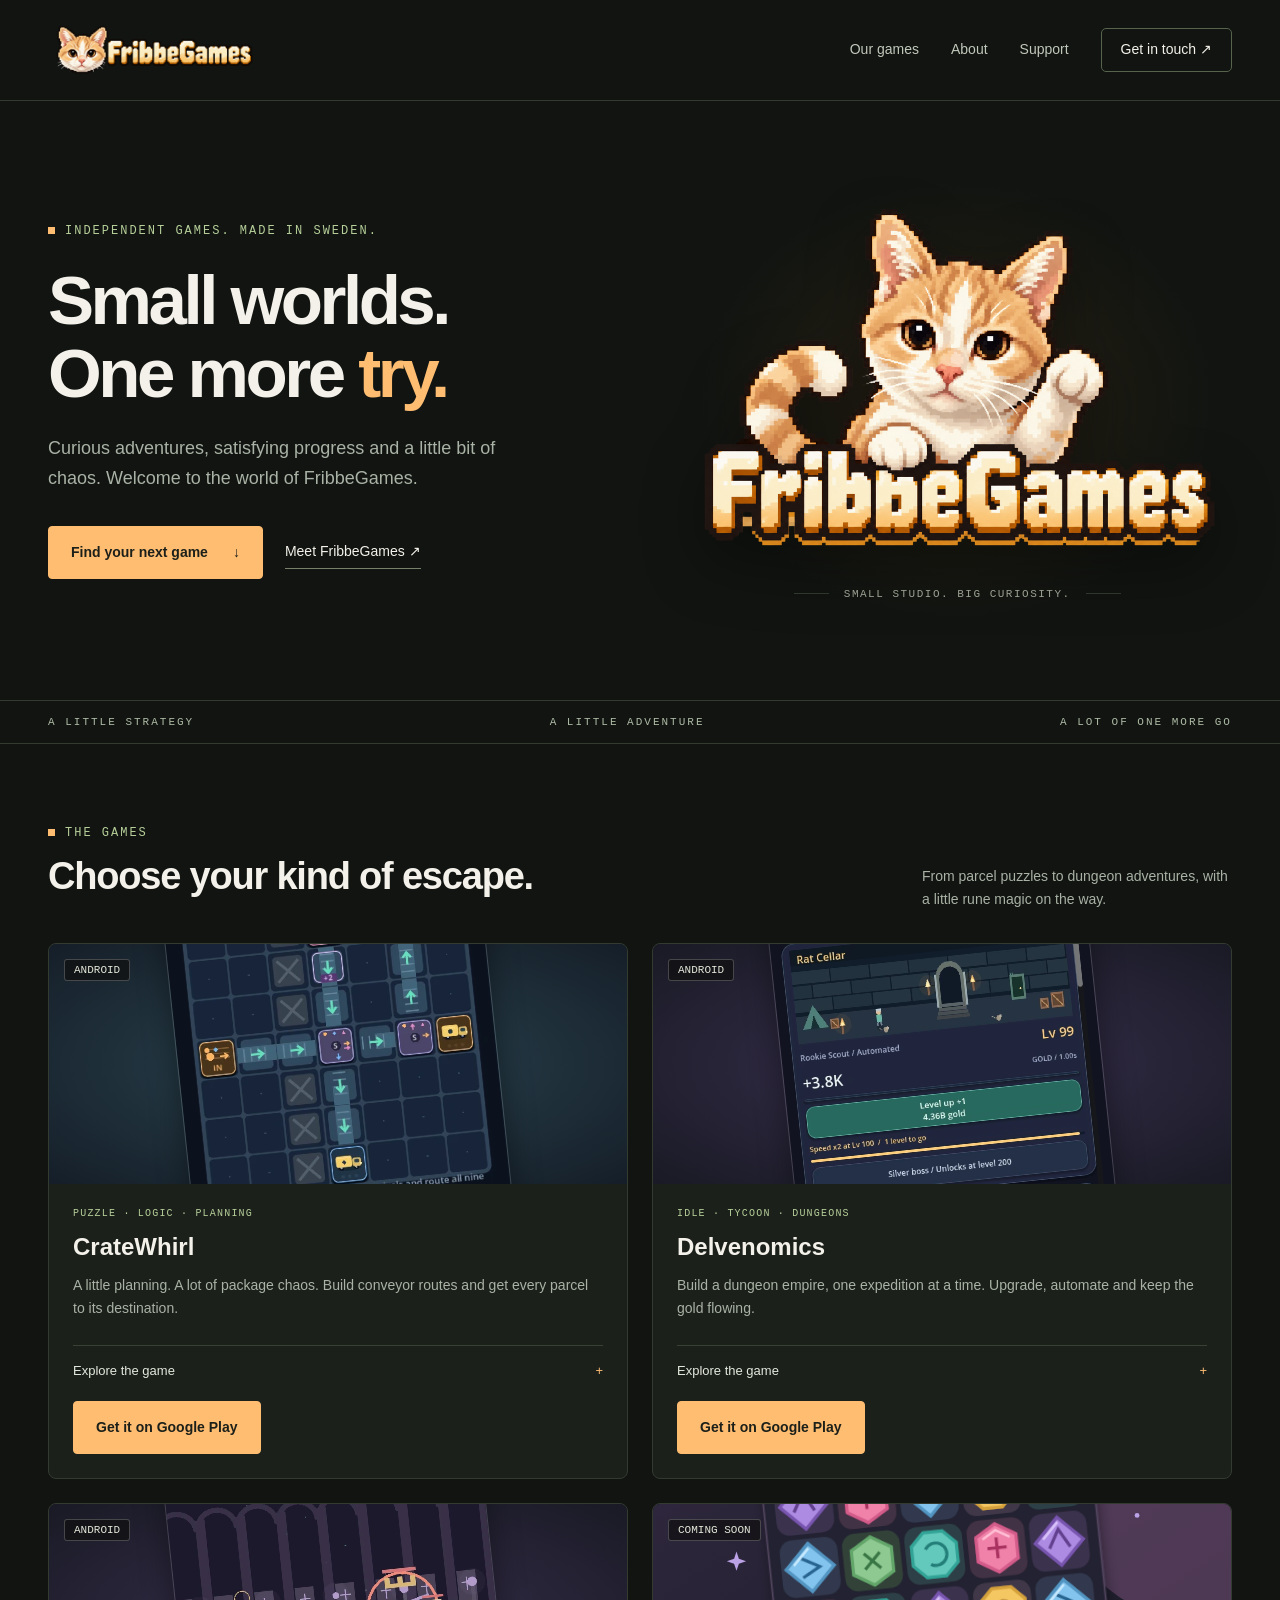
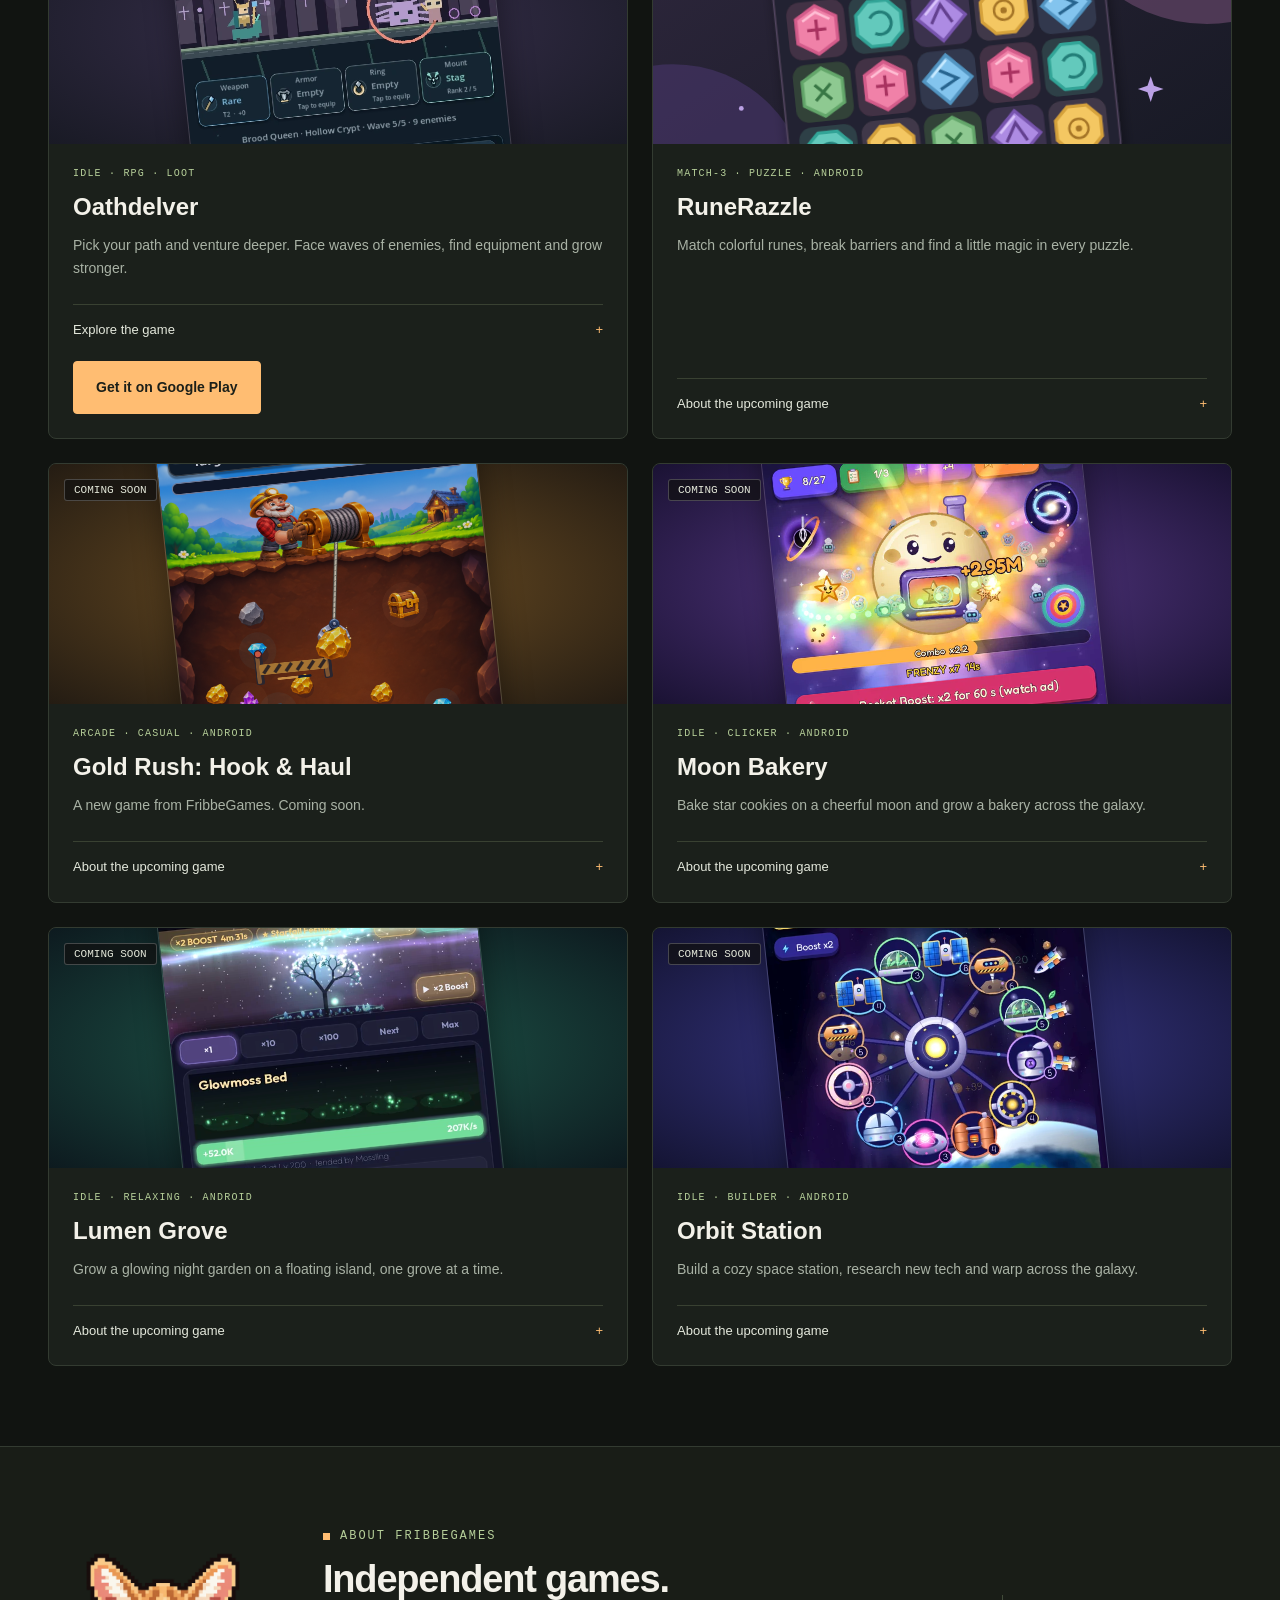
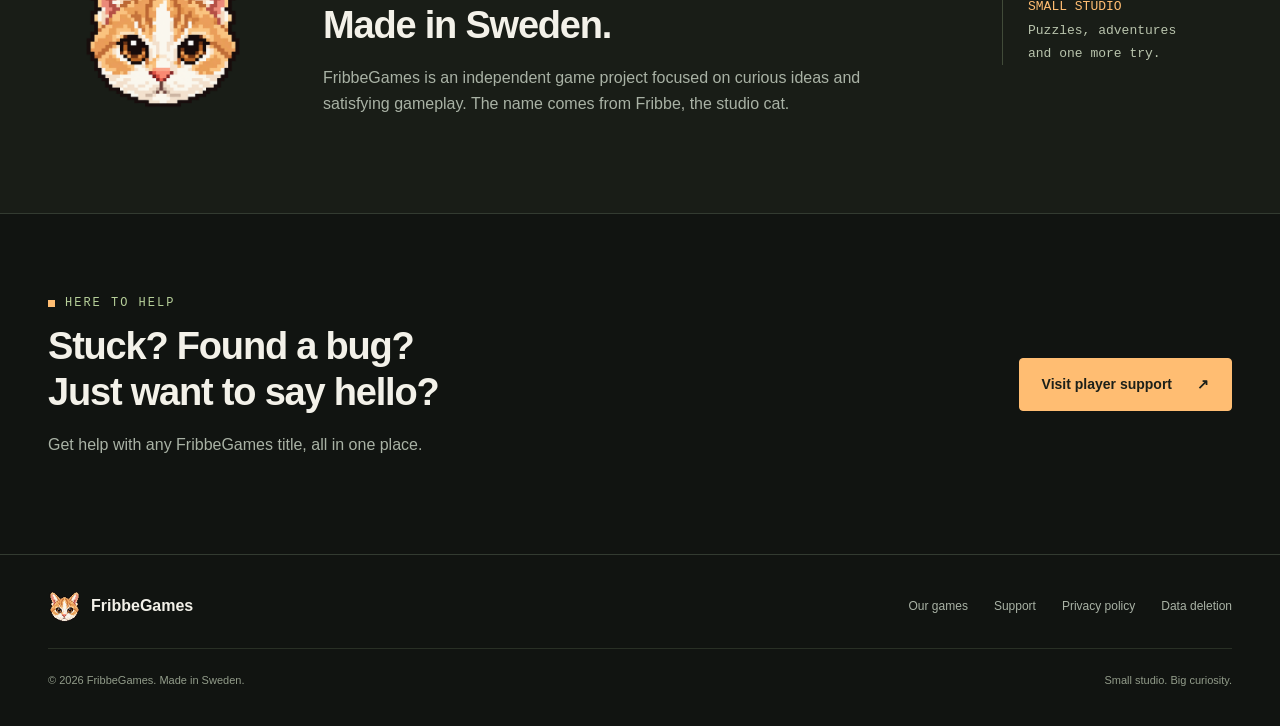
==== index.html @ b602b05d "Lägger till Lumen Grove & Orbit Station samt Play-länk för CrateWhirl Co-Authored-By: Claude Opus 5." ====
<!DOCTYPE html>
<html lang="en">
  <head>
    <meta charset="utf-8">
    <meta name="viewport" content="width=device-width,initial-scale=1">
    <meta name="theme-color" content="#111411">
    <title>Small worlds. One more try. | FribbeGames</title>
    <meta name="description" content="Discover CrateWhirl, Delvenomics, Oathdelver and the upcoming RuneRazzle, Gold Rush: Hook &amp; Haul, Moon Bakery, Lumen Grove and Orbit Station. Independent Android games from FribbeGames, Sweden.">
    <meta property="og:title" content="Small worlds. One more try. | FribbeGames">
    <meta property="og:description" content="Discover CrateWhirl, Delvenomics, Oathdelver and the upcoming RuneRazzle, Gold Rush: Hook &amp; Haul, Moon Bakery, Lumen Grove and Orbit Station. Independent Android games from FribbeGames, Sweden.">
    <link rel="icon" type="image/png" href="assets/favicon.png">
    <link rel="apple-touch-icon" href="assets/fribbegamesikon.png">
    <link rel="stylesheet" href="style.css">
    <script src="app.js" defer></script>
  </head>
  <body>
    <a class="skip" href="index.html#main">Skip to content</a>
    <header>
      <div class="wrap nav">
        <a class="brand" href="index.html" aria-label="FribbeGames home">
          <img src="assets/fribbegames34.png" alt="FribbeGames" width="213" height="71">
        </a>
        <button class="menu" aria-expanded="false" aria-controls="navigation">Menu ☰</button>
        <nav class="navlinks" id="navigation" aria-label="Main navigation">
          <a href="index.html#games">Our games</a>
          <a href="index.html#about">About</a>
          <a href="support.html">Support</a>
          <a class="contact" href="mailto:fribbegames@outlook.com">Get in touch ↗</a>
        </nav>
      </div>
    </header>
    <main id="main">
      <div class="wrap hero">
        <div>
          <div class="eyebrow">Independent games. Made in Sweden.</div>
          <h1>Small worlds.<br>One more <em>try.</em>
          </h1>
          <p>Curious adventures, satisfying progress and a little bit of chaos. Welcome to the world of FribbeGames.</p>
          <div class="actions">
            <a class="btn" href="index.html#games">Find your next game <span aria-hidden="true">↓</span>
            </a>
            <a class="textlink" href="index.html#about">Meet FribbeGames ↗</a>
          </div>
        </div>
        <div class="hero-art">
          <img src="assets/fribbegames.png" alt="FribbeGames orange cat logo" width="1000" height="667" fetchpriority="high">
          <div class="art-caption">SMALL STUDIO. BIG CURIOSITY.</div>
        </div>
      </div>
      <div class="ticker">
        <div class="wrap">
          <span>
            A LITTLE STRATEGY</span>
          <span>
            A LITTLE ADVENTURE</span>
          <span>
            A LOT OF ONE MORE GO</span>
        </div>
      </div>
      <section class="wrap" id="games">
        <div class="sectionhead">
          <div>
            <div class="eyebrow">The games</div>
            <h2>Choose your kind of escape.</h2>
          </div>
          <p>From parcel puzzles to dungeon adventures, with a little rune magic on the way.</p>
        </div>
        <div class="games">
          <article class="game" id="conveyor">
            <div class="game-art screenshot conveyor">
              <img src="assets/conveyor.webp" alt="CrateWhirl gameplay: planning conveyor routes for package deliveries" loading="lazy" width="450" height="800">
              <span class="number">ANDROID</span>
            </div>
            <div class="game-body">
              <div class="tags">Puzzle · Logic · Planning</div>
              <h3>CrateWhirl</h3>
              <p>A little planning. A lot of package chaos. Build conveyor routes and get every parcel to its destination.</p>
              <details>
                <summary>Explore the game</summary>
                <p>Plan your routes, work around obstacles and solve increasingly tricky delivery puzzles. Every belt has a job to do.</p>
              </details>
              <a class="btn game-store" href="https://play.google.com/store/apps/details?id=com.delvenomics.conveyorchaos" target="_blank" rel="noopener noreferrer" aria-label="Get CrateWhirl on Google Play">Get it on Google Play</a>
            </div>
          </article>
          <article class="game" id="delvenomics">
            <div class="game-art screenshot delvenomics">
              <img src="assets/delvenomics-gameplay.webp" alt="Delvenomics gameplay: Rat Cellar and Goblin Tunnels, dungeon income and upgrades" loading="lazy" width="480" height="900">
              <span class="number">ANDROID</span>
            </div>
            <div class="game-body">
              <div class="tags">Idle · Tycoon · Dungeons</div>
              <h3>Delvenomics</h3>
              <p>Build a dungeon empire, one expedition at a time. Upgrade, automate and keep the gold flowing.</p>
              <details>
                <summary>Explore the game</summary>
                <p>Explore dungeons, hire managers and grow your income. Prestige opens up the next stage of your dungeon business. Full game title: Delvenomics: Idle Dungeons.</p>
              </details>
              <a class="btn game-store" href="https://play.google.com/store/apps/details?id=com.delvenomics.idledungeons" target="_blank" rel="noopener noreferrer" aria-label="Get Delvenomics on Google Play">Get it on Google Play</a>
            </div>
          </article>
          <article class="game" id="delvebound">
            <div class="game-art screenshot delvebound">
              <img src="assets/delvebound-gameplay.webp" alt="Oathdelver gameplay: a mage fighting the Brood Queen in Hollow Crypt" loading="lazy" width="540" height="960">
              <span class="number">ANDROID</span>
            </div>
            <div class="game-body">
              <div class="tags">Idle · RPG · Loot</div>
              <h3>Oathdelver</h3>
              <p>Pick your path and venture deeper. Face waves of enemies, find equipment and grow stronger.</p>
              <details>
                <summary>Explore the game</summary>
                <p>Choose melee, ranged or magic, shape your build with talents and take on new challenges. Your next upgrade is always within reach.</p>
              </details>
              <a class="btn game-store" href="https://play.google.com/store/apps/details?id=com.delvenomics.delvebound" target="_blank" rel="noopener noreferrer" aria-label="Get Oathdelver on Google Play">Get it on Google Play</a>
            </div>
          </article>
          <article class="game" id="runerazzle">
            <div class="game-art runerazzle">
              <img src="assets/runerazzle-preview.svg" alt="RuneRazzle preview illustration: colorful rune tiles on a pastel puzzle board" loading="lazy" width="720" height="480">
              <span class="number">COMING SOON</span>
            </div>
            <div class="game-body">
              <div class="tags">Match-3 · Puzzle · Android</div>
              <h3>RuneRazzle</h3>
              <p>Match colorful runes, break barriers and find a little magic in every puzzle.</p>
              <details>
                <summary>About the upcoming game</summary>
                <p>A colorful puzzle adventure with rune matches and level goals. RuneRazzle is in development. Stay tuned for release news.</p>
              </details>
            </div>
          </article>
          <article class="game" id="gold-rush">
            <div class="game-art screenshot gold-rush">
              <img src="assets/gold-rush-gameplay.png" alt="Gold Rush: Hook &amp; Haul gameplay: a miner reeling in gold with a claw among rocks, gems and treasure chests" loading="lazy" width="1080" height="1920">
              <span class="number">COMING SOON</span>
            </div>
            <div class="game-body">
              <div class="tags">Arcade · Casual · Android</div>
              <h3>Gold Rush: Hook &amp; Haul</h3>
              <p>A new game from FribbeGames. Coming soon.</p>
              <details>
                <summary>About the upcoming game</summary>
                <p>Gold Rush: Hook &amp; Haul is in development. Stay tuned for more details and release news.</p>
              </details>
            </div>
          </article>
          <article class="game" id="moon-bakery">
            <div class="game-art screenshot moonbakery">
              <img src="assets/moonbakery-gameplay.webp" alt="Moon Bakery gameplay: a smiling moon with an oven in its belly, surrounded by orbiting space mice, robot bakers and a golden comet" loading="lazy" width="540" height="960">
              <span class="number">COMING SOON</span>
            </div>
            <div class="game-body">
              <div class="tags">Idle · Clicker · Android</div>
              <h3>Moon Bakery</h3>
              <p>Bake star cookies on a cheerful moon and grow a bakery across the galaxy.</p>
              <details>
                <summary>About the upcoming game</summary>
                <p>Tap the Moon Oven, hire Space Mice and build your way up to a Big Bang Oven. Catch Golden Comets, go Supernova and watch your bakery grow around the moon. Moon Bakery is in development. Stay tuned for release news.</p>
              </details>
            </div>
          </article>
          <article class="game" id="lumen-grove">
            <div class="game-art screenshot lumengrove">
              <img src="assets/lumengrove-gameplay.webp" alt="Lumen Grove gameplay: a glowing tree on a floating island under an aurora sky, with Glowmoss Bed and Firefly Hollow groves below" loading="lazy" width="540" height="960">
              <span class="number">COMING SOON</span>
            </div>
            <div class="game-body">
              <div class="tags">Idle · Relaxing · Android</div>
              <h3>Lumen Grove</h3>
              <p>Grow a glowing night garden on a floating island, one grove at a time.</p>
              <details>
                <summary>About the upcoming game</summary>
                <p>Harvest light from glowing groves, hire gentle spirits that keep working while you are away and send them on journeys across the night sky. Study the stars, then let the grove fade in an Eclipse and bloom again stronger. Lumen Grove is in development. Stay tuned for release news.</p>
              </details>
            </div>
          </article>
          <article class="game" id="orbit-station">
            <div class="game-art screenshot orbitstation">
              <img src="assets/orbitstation-gameplay.webp" alt="Orbit Station gameplay: a ring of station modules such as solar panels, mines and greenhouses orbiting a glowing hub above Earth" loading="lazy" width="540" height="960">
              <span class="number">COMING SOON</span>
            </div>
            <div class="game-body">
              <div class="tags">Idle · Builder · Android</div>
              <h3>Orbit Station</h3>
              <p>Build a cozy space station, research new tech and warp across the galaxy.</p>
              <details>
                <summary>About the upcoming game</summary>
                <p>Fill the ring around your hub with modules, unlock new technologies and trade with passing ships. Catch comets, mine asteroids and warp to new star systems for permanent bonuses. Orbit Station is in development. Stay tuned for release news.</p>
              </details>
            </div>
          </article>
        </div>
      </section>
      <section class="about" id="about">
        <div class="wrap about-grid">
          <img class="cat-portrait" src="assets/fribbegamesikon.png" alt="Fribbe the cat" width="170" height="170">
          <div class="about-text">
            <div class="eyebrow">About FribbeGames</div>
            <h2>Independent games.<br>Made in Sweden.</h2>
            <p>FribbeGames is an independent game project focused on curious ideas and satisfying gameplay. The name comes from Fribbe, the studio cat.</p>
          </div>
          <div class="smallnote">
            <span>SMALL STUDIO</span>
            <br>Puzzles, adventures<br>and one more try.</div>
        </div>
      </section>
      <section class="wrap help-strip">
        <div>
          <div class="eyebrow">Here to help</div>
          <h2>Stuck? Found a bug?<br>Just want to say hello?</h2>
          <p>Get help with any FribbeGames title, all in one place.</p>
        </div>
        <a class="btn" href="support.html">Visit player support <span aria-hidden="true">↗</span>
        </a>
      </section>
    </main>
    <footer>
      <div class="wrap">
        <div class="footer-top">
          <a class="footer-brand" href="index.html">
            <img src="assets/favicon.png" width="33" height="33" alt="">FribbeGames</a>
          <nav class="footer-links" aria-label="Footer navigation">
            <a href="index.html#games">Our games</a>
            <a href="support.html">Support</a>
            <a href="privacy.html">Privacy policy</a>
            <a href="data-deletion.html">Data deletion</a>
          </nav>
        </div>
        <div class="footer-bottom">
          <span>© 2026 FribbeGames. Made in Sweden.</span>
          <span>Small studio. Big curiosity.</span>
        </div>
      </div>
    </footer>
  </body>
</html>
---- style.css ----
:root {
  --bg:#111411;
  --panel:#1b201b;
  --line:#333b31;
  --text:#f3f1e9;
  --muted:#a9b2a5;
  --accent:#ffbd72;
  --green:#b6cf99
}

* {
  box-sizing:border-box
}

html {
  scroll-behavior:smooth;
  scroll-padding-top:100px
}

body {
  margin:0;
  background:var(--bg);
  color:var(--text);
  font:16px/1.65 Arial,Helvetica,sans-serif
}

a {
  color:inherit;
  text-decoration:none
}

button,input,select,textarea {
  font:inherit
}

a,button,input,select,textarea,summary {
  outline-offset:6px
}

a:focus-visible,button:focus-visible,summary:focus-visible {
  outline:2px solid var(--accent)
}

img {
  max-width:100%;
  display:block
}

::selection {
  background:var(--accent);
  color:#111
}

.wrap {
  width:min(1200px,calc(100% - 96px));
  margin:auto
}

header {
  border-bottom:1px solid var(--line);
  position:relative;
  z-index:5;
  background:var(--bg)
}

.nav {
  height:100px;
  display:flex;
  align-items:center;
  justify-content:space-between;
  gap:32px
}

.brand img {
  height:auto;
  width:213px
}

.navlinks {
  display:flex;
  gap:32px;
  align-items:center;
  font-size:14px
}

.navlinks a {
  color:#c1c8ba
}

.navlinks a:hover,.navlinks a[aria-current=page] {
  color:var(--accent)
}

.navlinks .contact {
  border:1px solid #57634c;
  padding:9px 19px;
  border-radius:5px;
  color:var(--text)
}

.menu {
  display:none;
  background:transparent;
  border:1px solid var(--line);
  color:var(--text);
  padding:8px 12px;
  border-radius:4px
}

.eyebrow {
  font:12px/1.5 monospace;
  letter-spacing:2px;
  text-transform:uppercase;
  color:var(--green);
  display:flex;
  align-items:center;
  gap:10px
}

.eyebrow:before {
  content:'';
  height:7px;
  width:7px;
  background:var(--accent);
  display:block
}

.hero {
  display:grid;
  grid-template-columns:1.1fr 1fr;
  min-height:585px;
  align-items:center;
  gap:30px;
  padding-block:65px
}

.hero h1 {
  font-size:clamp(48px,5.4vw,76px);
  line-height:1.06;
  letter-spacing:-3.5px;
  margin:24px 0
}

.hero h1 em {
  font-style:normal;
  color:var(--accent)
}

.hero p {
  max-width:450px;
  color:var(--muted);
  font-size:18px;
  margin-bottom:32px
}

.actions {
  display:flex;
  gap:22px;
  align-items:center;
  flex-wrap:wrap
}

.btn {
  display:inline-flex;
  align-items:center;
  justify-content:center;
  gap:25px;
  background:var(--accent);
  color:#1c2019;
  padding:14px 22px;
  border-radius:4px;
  border:1px solid var(--accent);
  font-weight:700;
  font-size:14px;
  cursor:pointer
}

.btn:hover {
  background:#ffd09c
}

.textlink {
  font-size:14px;
  border-bottom:1px solid #76806b;
  padding-block:5px
}

.hero-art {
  position:relative;
  isolation:isolate;
  padding:35px 0
}

.hero-art:before {
  content:'';
  position:absolute;
  inset:0;
  background:radial-gradient(ellipse,#b3752526,transparent 67%);
  z-index:-1
}

.hero-art img {
  width:100%;
  height:auto;
  object-fit:contain;
  filter:drop-shadow(0 25px 30px #0005)
}

.art-caption {
  display:flex;
  align-items:center;
  justify-content:center;
  gap:15px;
  font:11px monospace;
  color:#a6ad9d;
  letter-spacing:1.5px;
  margin-top:20px
}

.art-caption:before,.art-caption:after {
  content:'';
  width:35px;
  height:1px;
  background:var(--line)
}

.ticker {
  border-block:1px solid var(--line);
  padding:15px 0;
  color:#aebba5;
  font:11px monospace;
  letter-spacing:2px
}

.ticker .wrap {
  display:flex;
  justify-content:space-between;
  gap:20px
}

.ticker b {
  color:var(--accent);
  font-weight:400
}

section {
  padding:80px 0
}

.sectionhead {
  display:flex;
  justify-content:space-between;
  gap:24px;
  align-items:end;
  margin-bottom:32px
}

h2 {
  font-size:38px;
  line-height:1.2;
  letter-spacing:-1.2px;
  margin:12px 0
}

h3 {
  font-size:24px;
  line-height:1.3;
  margin:0 0 12px
}

.sectionhead p {
  color:var(--muted);
  max-width:310px;
  font-size:14px;
  margin:0
}

.games {
  display:grid;
  grid-template-columns:repeat(2,minmax(0,1fr));
  gap:24px
}

.game {
  border:1px solid var(--line);
  border-radius:8px;
  overflow:hidden;
  background:var(--panel);
  display:flex;
  flex-direction:column
}

.game-art {
  height:240px;
  position:relative;
  overflow:hidden;
  background:#152833
}

.game-art img {
  width:100%;
  height:100%;
  object-fit:cover;
  transition:transform .5s
}

.game:hover .game-art img {
  transform:scale(1.04)
}

.game-art.runerazzle {
  background:#201d2d
}

.game-store {
  align-self:start;
  margin-top:20px
}

.game-art.screenshot {
  background:radial-gradient(ellipse at center,#2b4551,#151e28)
}

.game-art.screenshot.gold-rush {
  background:radial-gradient(ellipse at center,#705023,#241c13)
}

.game-art.screenshot.delvenomics,
.game-art.screenshot.delvebound {
  background:radial-gradient(ellipse at center,#39304e,#191a25)
}

.game-art.screenshot img {
  position:absolute;
  left:50%;
  top:50%;
  width:64%;
  max-width:320px;
  height:auto;
  transform:translate(-50%,-50%) rotate(-6deg);
  border:1px solid #ffffff26;
  border-radius:8px;
  box-shadow:0 12px 30px #0006
}

.game-art.screenshot.gold-rush img {
  top:85%
}

.game-art.screenshot.moonbakery {
  background:radial-gradient(ellipse at center,#5a3a8a,#1a1233)
}

.game-art.screenshot.moonbakery img {
  top:80%
}

.game-art.screenshot.lumengrove {
  background:radial-gradient(ellipse at center,#1f5a4c,#0d1a1f)
}

.game-art.screenshot.lumengrove img {
  top:80%
}

.game-art.screenshot.orbitstation {
  background:radial-gradient(ellipse at center,#3b3a8f,#141433)
}

.game-art.screenshot.orbitstation img {
  top:75%
}

.game:hover .game-art.screenshot img {
  transform:translate(-50%,-50%) rotate(-6deg) translateY(-4px)
}

.number {
  position:absolute;
  left:15px;
  top:15px;
  border:1px solid #ffffff38;
  background:#111b;
  backdrop-filter:blur(5px);
  border-radius:3px;
  padding:4px 9px;
  font:11px monospace;
  color:#e3e7d9
}

.game-body {
  padding:24px;
  display:flex;
  flex-direction:column;
  flex:1
}

.tags {
  font:10px monospace;
  letter-spacing:1.2px;
  color:var(--green);
  text-transform:uppercase;
  margin-bottom:12px
}

.game-body p {
  color:var(--muted);
  font-size:14px;
  margin:0 0 24px
}

.game details {
  margin-top:auto;
  border-top:1px solid #394132;
  padding-top:14px
}

.game summary {
  list-style:none;
  font-size:13px;
  cursor:pointer;
  display:flex;
  justify-content:space-between;
  color:#e4e8dc
}

.game summary:after {
  content:'+';
  color:var(--accent)
}

.game details[open] summary:after {
  content:'−'
}

.game details p {
  margin:16px 0 0
}

.about {
  border-block:1px solid var(--line);
  background:#191d17
}

.about-grid {
  display:grid;
  grid-template-columns:230px 1fr 230px;
  gap:45px;
  align-items:center
}

.cat-portrait {
  height:170px;
  object-fit:contain;
  margin:auto
}

.about p {
  color:var(--muted);
  max-width:540px
}

.smallnote {
  border-left:1px solid #414b39;
  padding-left:25px;
  font:13px/1.8 monospace;
  color:#b9c4ad
}

.smallnote span {
  color:var(--accent)
}

.help-strip {
  display:flex;
  align-items:center;
  justify-content:space-between;
  gap:40px
}

.help-strip p {
  color:var(--muted)
}

footer {
  border-top:1px solid var(--line);
  padding:35px 0;
  color:var(--muted);
  font-size:12px
}

.footer-top {
  display:flex;
  justify-content:space-between;
  gap:30px;
  align-items:center
}

.footer-brand {
  display:flex;
  gap:10px;
  align-items:center;
  color:var(--text);
  font-size:16px;
  font-weight:700
}

.footer-brand img {
  width:33px
}

.footer-links {
  display:flex;
  gap:26px
}

.footer-bottom {
  display:flex;
  justify-content:space-between;
  border-top:1px solid #293025;
  margin-top:25px;
  padding-top:22px;
  font-size:11px;
  color:#929c8a
}

.pagehero {
  padding:68px 0 45px;
  border-bottom:1px solid var(--line);
  background:radial-gradient(ellipse at 85% 10%,#79512617,transparent 60%)
}

.pagehero h1 {
  font-size:clamp(42px,5vw,64px);
  letter-spacing:-2px;
  line-height:1.1;
  margin:20px 0
}

.pagehero p {
  max-width:670px;
  color:var(--muted);
  font-size:18px
}

.doc-layout {
  display:grid;
  grid-template-columns:230px 1fr;
  gap:65px;
  padding:55px 0 90px
}

.sidenav {
  align-self:start;
  position:sticky;
  top:30px;
  display:grid;
  gap:12px;
  font-size:13px;
  color:var(--muted)
}

.sidenav strong {
  font:11px monospace;
  text-transform:uppercase;
  letter-spacing:1px;
  color:var(--accent);
  margin-bottom:10px
}

.sidenav a:hover {
  color:var(--text)
}

.prose {
  max-width:780px
}

.prose section {
  padding:0;
  margin-bottom:40px
}

.prose h2 {
  font-size:25px;
  letter-spacing:-.5px
}

.prose h3 {
  font-size:18px;
  margin-top:23px
}

.prose p,.prose li {
  color:#b8c1b1;
  font-size:15px
}

.prose a {
  color:var(--accent);
  text-decoration:underline;
  text-underline-offset:4px
}

.notice {
  padding:22px 25px;
  border-left:3px solid var(--accent);
  background:#25281f;
  border-radius:0 5px 5px 0;
  margin:20px 0 35px
}

.notice p {
  margin:0;
  font-size:14px
}

.meta {
  font:11px monospace;
  letter-spacing:1px;
  color:#aebba5
}

.prose ul,.prose ol {
  padding-left:23px
}

.prose li {
  margin:10px 0
}

.support-grid {
  display:grid;
  grid-template-columns:1.1fr .9fr;
  gap:65px;
  padding:60px 0 85px
}

.support-card {
  padding:32px;
  background:var(--panel);
  border:1px solid var(--line);
  border-radius:8px
}

label {
  display:block;
  font-size:13px;
  margin:20px 0 7px
}

input,select,textarea {
  width:100%;
  border:1px solid #4d5745;
  background:#131812;
  color:var(--text);
  padding:12px 14px;
  border-radius:4px
}

textarea {
  min-height:145px;
  resize:vertical
}

.formnote {
  font-size:12px;
  color:var(--muted)
}

form .btn {
  margin-top:22px;
  width:100%
}

.faq {
  border-bottom:1px solid var(--line);
  padding:19px 0
}

.faq summary {
  cursor:pointer;
  font-size:15px
}

.faq p {
  font-size:14px;
  color:var(--muted)
}

.email {
  display:inline-block;
  color:var(--accent);
  font-size:18px;
  word-break:break-word
}

.support-info p {
  color:var(--muted);
  font-size:15px
}

.support-info h3 {
  margin-top:32px;
  font-size:20px
}

.breadcrumb {
  color:var(--muted);
  font:12px monospace;
  margin-bottom:30px
}

.breadcrumb a:hover {
  color:var(--accent)
}

.skip {
  position:fixed;
  top:-100px;
  background:var(--accent);
  color:#111;
  padding:10px;
  z-index:20
}

.skip:focus {
  top:10px
}

@media(min-width:1500px) {
  .hero {
    min-height:650px
  }
}

@media(max-width:950px) {
  .wrap {
    width:calc(100% - 48px)
  }
  .navlinks {
    gap:18px
  }
  .hero {
    min-height:520px;
    gap:0
  }
  .hero h1 {
    font-size:57px
  }
  .games {
    gap:16px
  }
  .game-art {
    height:200px
  }
  .game-body {
    padding:20px
  }
  .game h3 {
    font-size:21px
  }
  .about-grid {
    grid-template-columns:130px 1fr;
    gap:32px
  }
  .smallnote {
    display:none
  }
  .doc-layout {
    gap:30px;
    grid-template-columns:170px 1fr
  }
  .support-grid {
    gap:30px
  }
}

@media(max-width:700px) {
  .wrap {
    width:calc(100% - 40px)
  }
  .nav {
    height:78px
  }
  .brand img {
    width:175px
  }
  .menu {
    display:block
  }
  .navlinks {
    display:none;
    position:absolute;
    left:0;
    right:0;
    top:77px;
    background:var(--bg);
    border-bottom:1px solid var(--line);
    padding:25px;
    flex-direction:column;
    align-items:stretch
  }
  .navlinks.open {
    display:flex
  }
  .hero {
    grid-template-columns:1fr;
    padding:45px 0 25px;
    gap:0
  }
  .hero h1 {
    font-size:55px;
    letter-spacing:-2.5px
  }
  .hero p {
    font-size:16px
  }
  .hero-art {
    padding:10px 35px 20px;
    max-width:400px;
    margin:auto
  }
  .art-caption {
    font-size:9px;
    margin-top:5px
  }
  .ticker .wrap {
    flex-wrap:wrap;
    justify-content:center;
    font-size:9px;
    gap:8px 20px
  }
  .sectionhead {
    display:block
  }
  .sectionhead p {
    max-width:none;
    margin-top:15px
  }
  .games {
    grid-template-columns:1fr;
    gap:25px
  }
  .game-art {
    height:235px
  }
  .game-body {
    padding:25px
  }
  .game h3 {
    font-size:27px
  }
  section {
    padding:52px 0
  }
  .about-grid {
    grid-template-columns:1fr;
    gap:20px
  }
  .cat-portrait {
    height:125px
  }
  .about-text {
    text-align:center
  }
  .about .eyebrow {
    justify-content:center
  }
  .help-strip {
    display:block
  }
  .help-strip .btn {
    margin-top:15px
  }
  h2 {
    font-size:32px
  }
  .footer-top {
    display:block
  }
  .footer-links {
    margin-top:25px;
    gap:18px;
    flex-wrap:wrap
  }
  .footer-bottom {
    gap:20px;
    align-items:start
  }
  .doc-layout {
    grid-template-columns:1fr;
    gap:30px;
    padding-top:32px
  }
  .sidenav {
    position:static;
    display:flex;
    flex-wrap:wrap;
    gap:10px 20px;
    padding-bottom:25px;
    border-bottom:1px solid var(--line)
  }
  .sidenav strong {
    width:100%;
    margin:0
  }
  .pagehero {
    padding:40px 0 30px
  }
  .pagehero p {
    font-size:16px
  }
  .support-grid {
    grid-template-columns:1fr;
    gap:35px
  }
  .support-card {
    padding:24px
  }
  .footer-bottom span:last-child {
    max-width:130px;
    text-align:right
  }
}

@media(prefers-reduced-motion:reduce) {
  html {
    scroll-behavior:auto
  }
  * {
    transition:none!important
  }
}
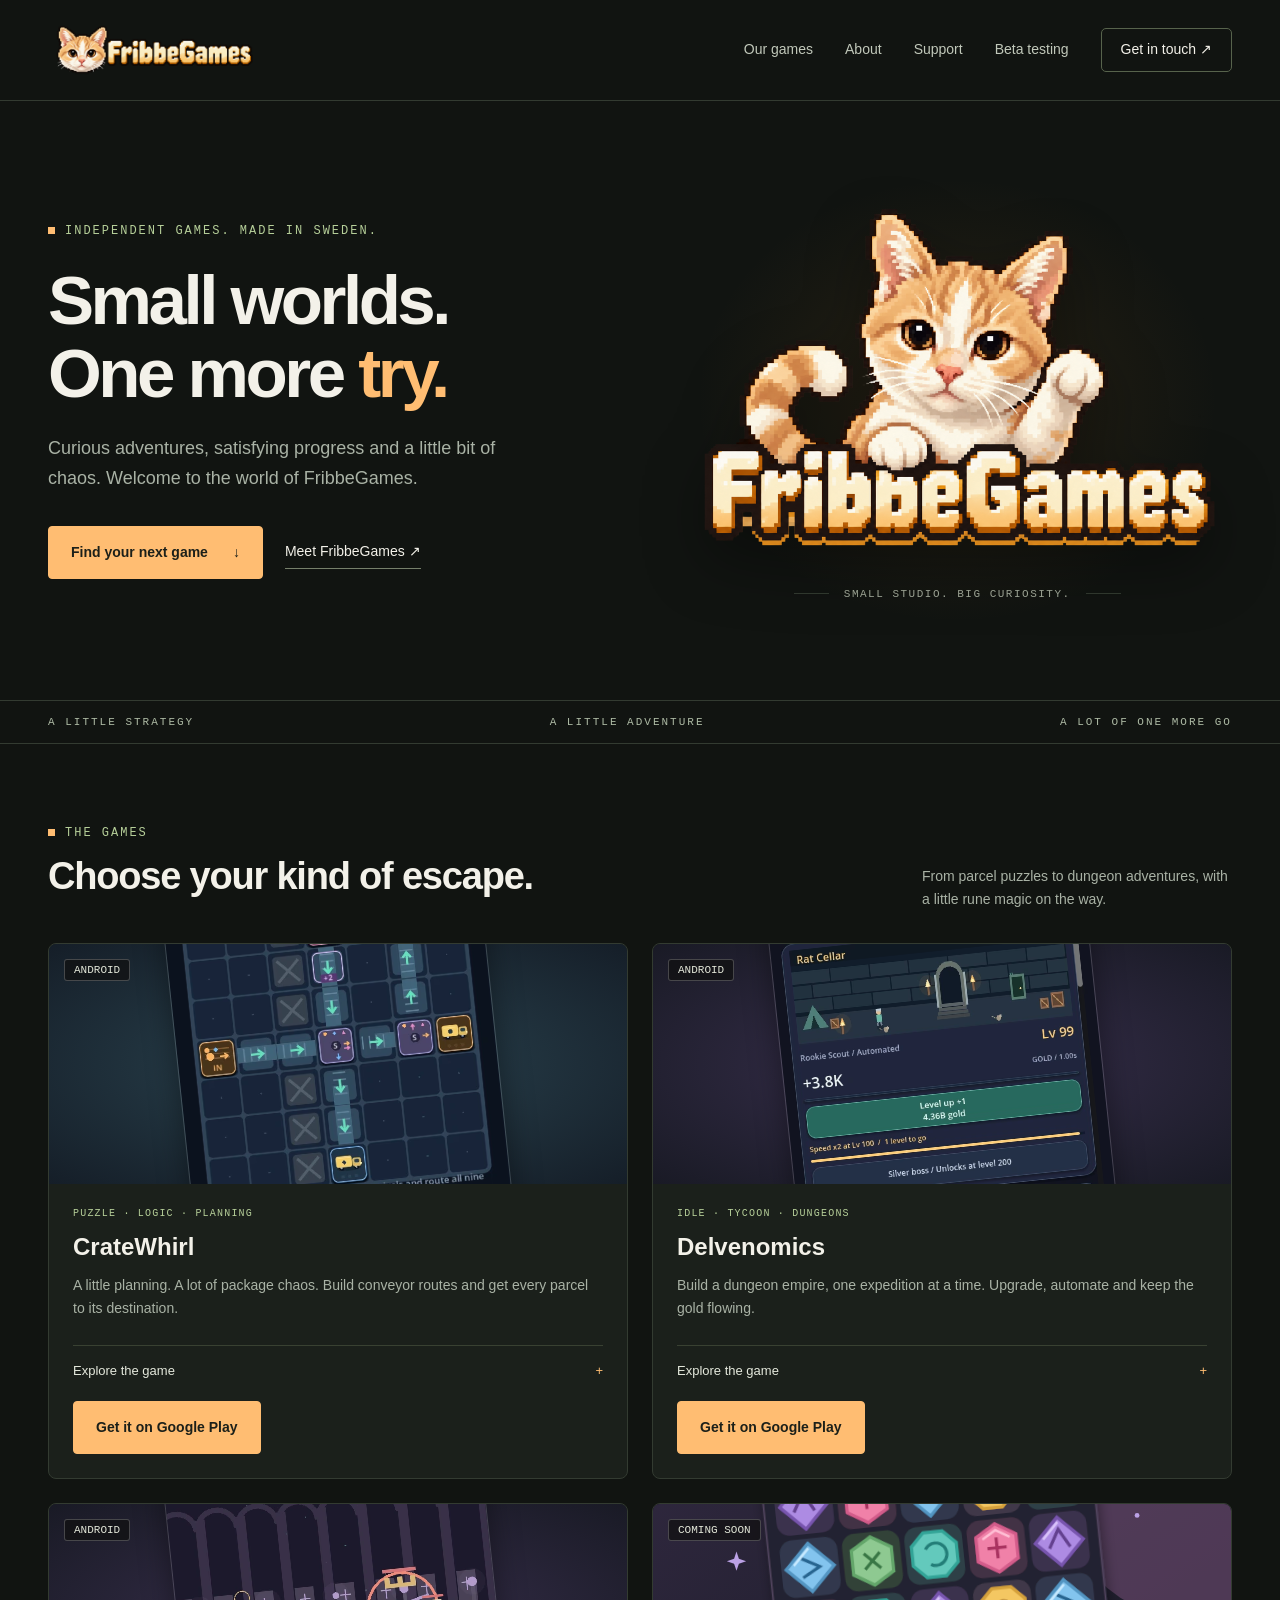
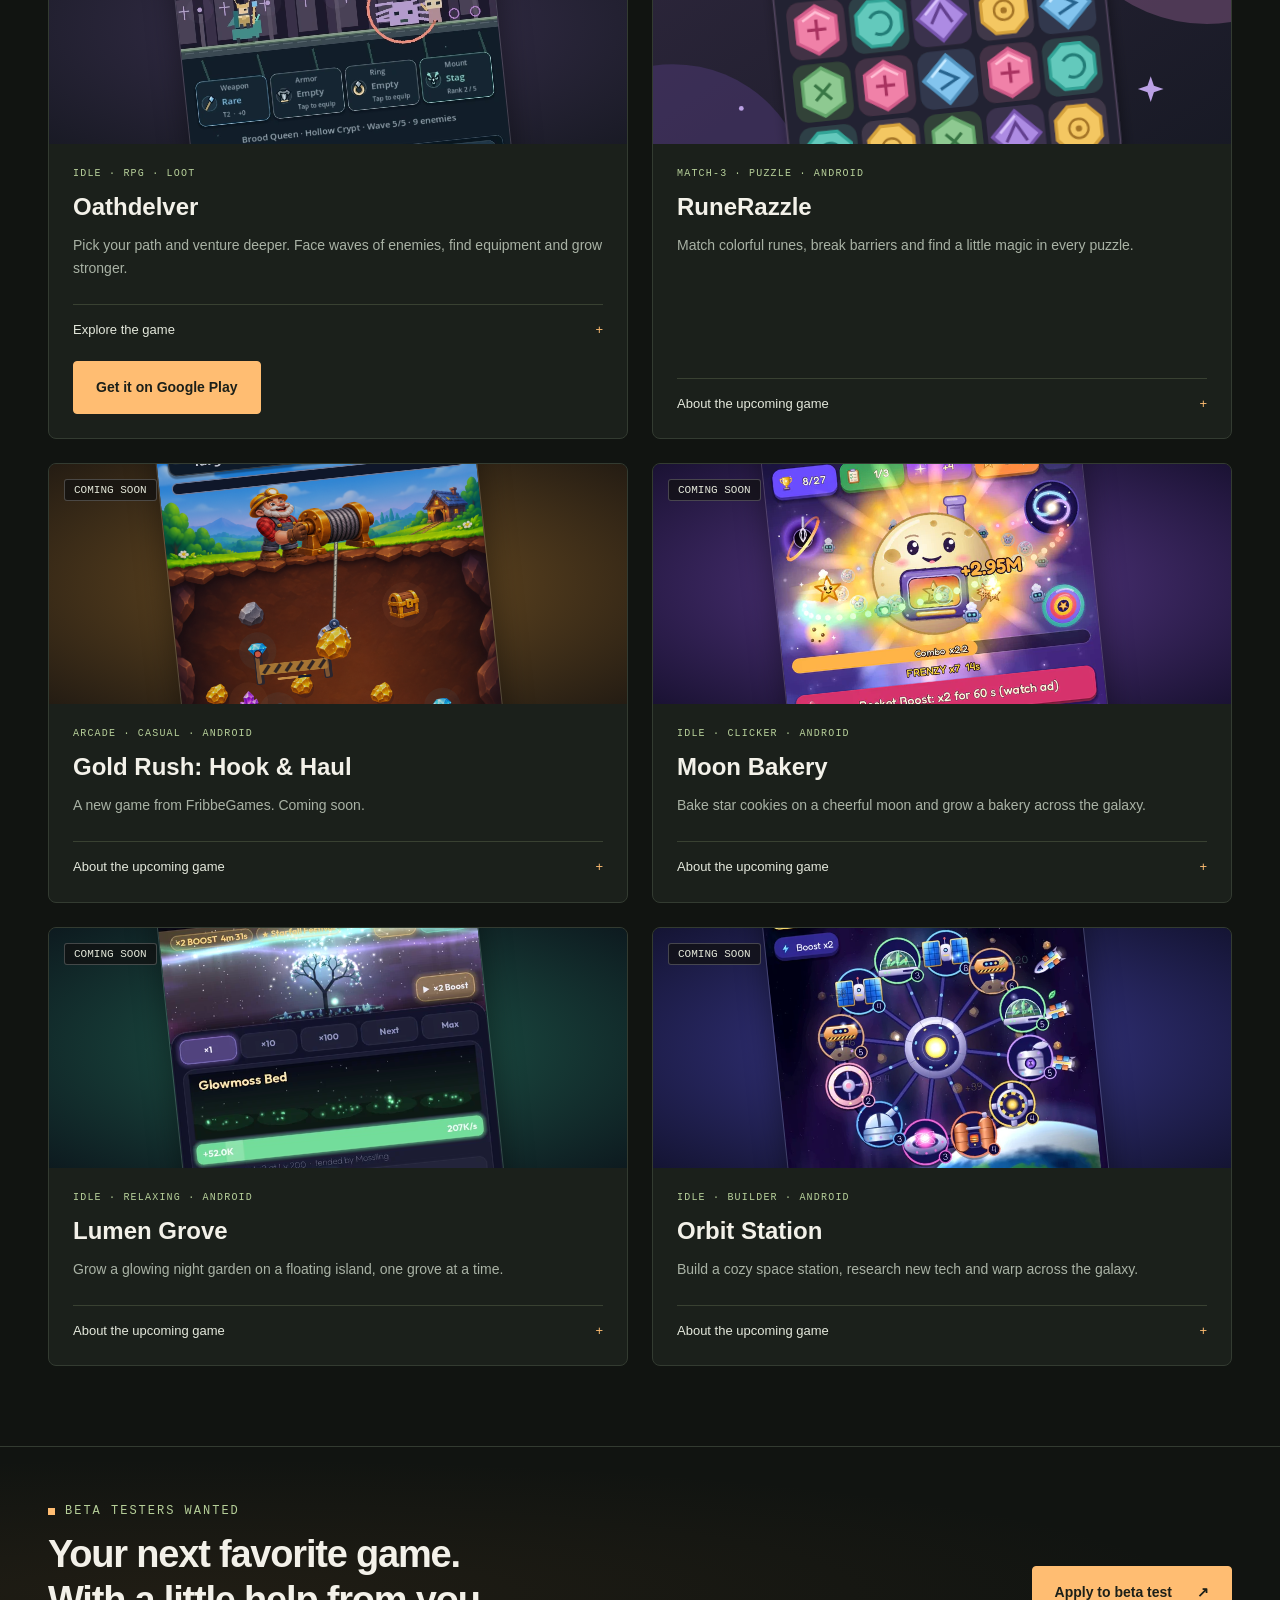
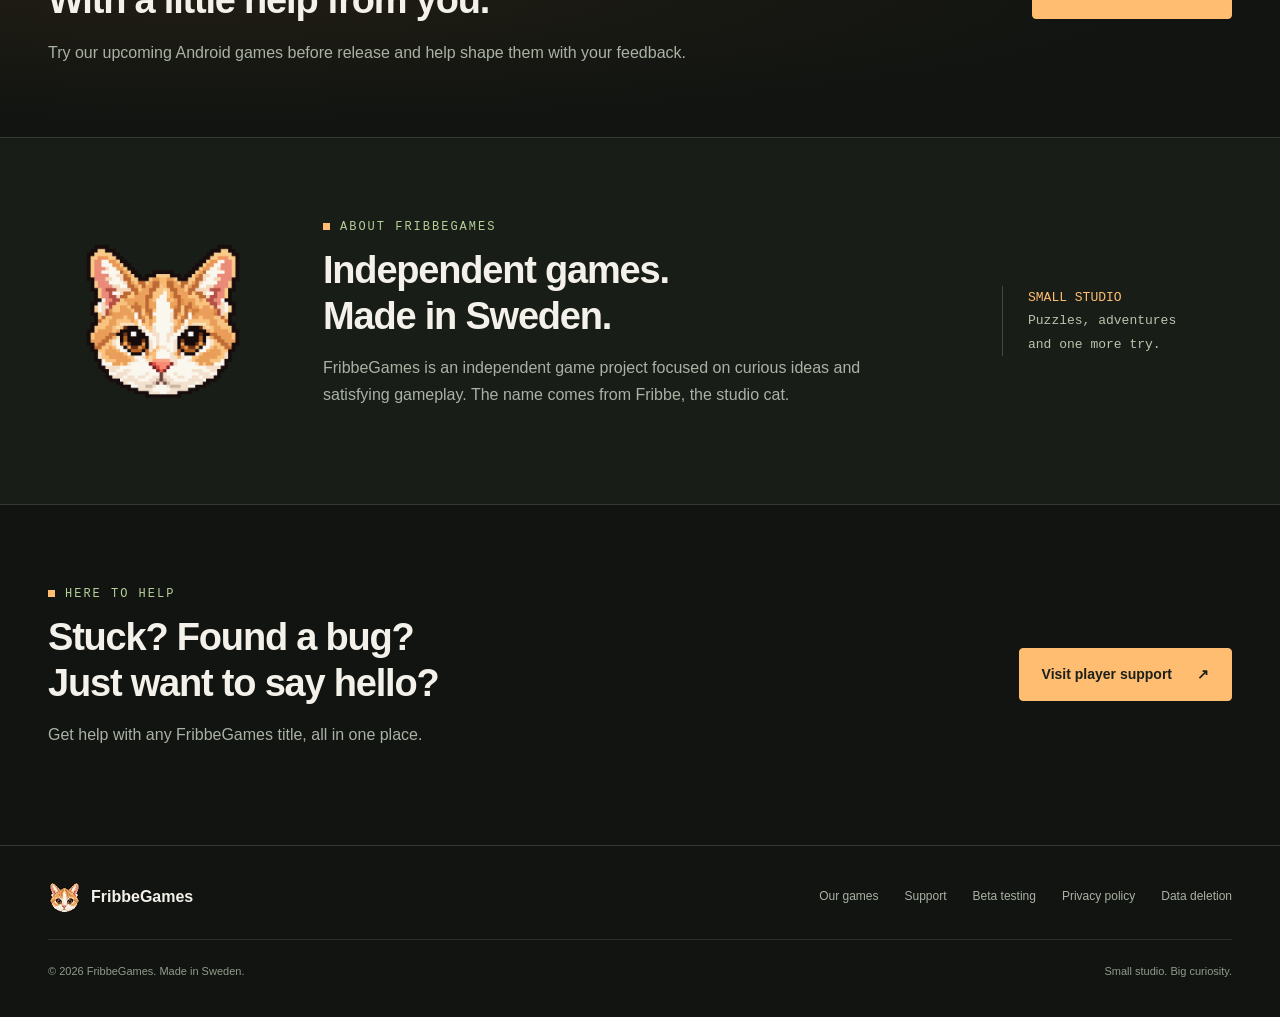
==== commit b114632b: "Add beta tester applications for upcoming games" ====
--- a/index.html
+++ b/index.html
@@ -25,6 +25,7 @@
           <a href="index.html#games">Our games</a>
           <a href="index.html#about">About</a>
           <a href="support.html">Support</a>
+          <a href="beta.html">Beta testing</a>
           <a class="contact" href="mailto:fribbegames@outlook.com">Get in touch ↗</a>
         </nav>
       </div>
@@ -191,6 +192,16 @@
           </article>
         </div>
       </section>
+      <section class="beta-callout">
+        <div class="wrap help-strip">
+          <div>
+            <div class="eyebrow">Beta testers wanted</div>
+            <h2>Your next favorite game.<br>With a little help from you.</h2>
+            <p>Try our upcoming Android games before release and help shape them with your feedback.</p>
+          </div>
+          <a class="btn" href="beta.html">Apply to beta test <span aria-hidden="true">↗</span></a>
+        </div>
+      </section>
       <section class="about" id="about">
         <div class="wrap about-grid">
           <img class="cat-portrait" src="assets/fribbegamesikon.png" alt="Fribbe the cat" width="170" height="170">
@@ -222,6 +233,7 @@
           <nav class="footer-links" aria-label="Footer navigation">
             <a href="index.html#games">Our games</a>
             <a href="support.html">Support</a>
+            <a href="beta.html">Beta testing</a>
             <a href="privacy.html">Privacy policy</a>
             <a href="data-deletion.html">Data deletion</a>
           </nav>
--- a/style.css
+++ b/style.css
@@ -482,6 +482,35 @@
   color:var(--muted)
 }
 
+.beta-callout {
+  padding:0;
+  border-top:1px solid var(--line);
+  background:radial-gradient(ellipse at 15% 50%,#79512624,transparent 65%)
+}
+
+.beta-callout .help-strip {
+  padding-block:55px
+}
+
+.beta-callout .btn {
+  flex-shrink:0
+}
+
+.beta-steps {
+  padding-left:22px;
+  color:var(--muted);
+  font-size:15px
+}
+
+.beta-steps li {
+  padding-left:5px;
+  margin:16px 0
+}
+
+.beta-steps strong {
+  color:var(--text)
+}
+
 footer {
   border-top:1px solid var(--line);
   padding:35px 0;
@@ -511,6 +540,7 @@
 
 .footer-links {
   display:flex;
+  flex-wrap:wrap;
   gap:26px
 }
 
@@ -738,8 +768,18 @@
   .wrap {
     width:calc(100% - 48px)
   }
+  .nav {
+    gap:20px
+  }
+  .brand img {
+    width:175px
+  }
   .navlinks {
-    gap:18px
+    gap:12px;
+    font-size:13px
+  }
+  .navlinks .contact {
+    padding:9px 12px
   }
   .hero {
     min-height:520px;
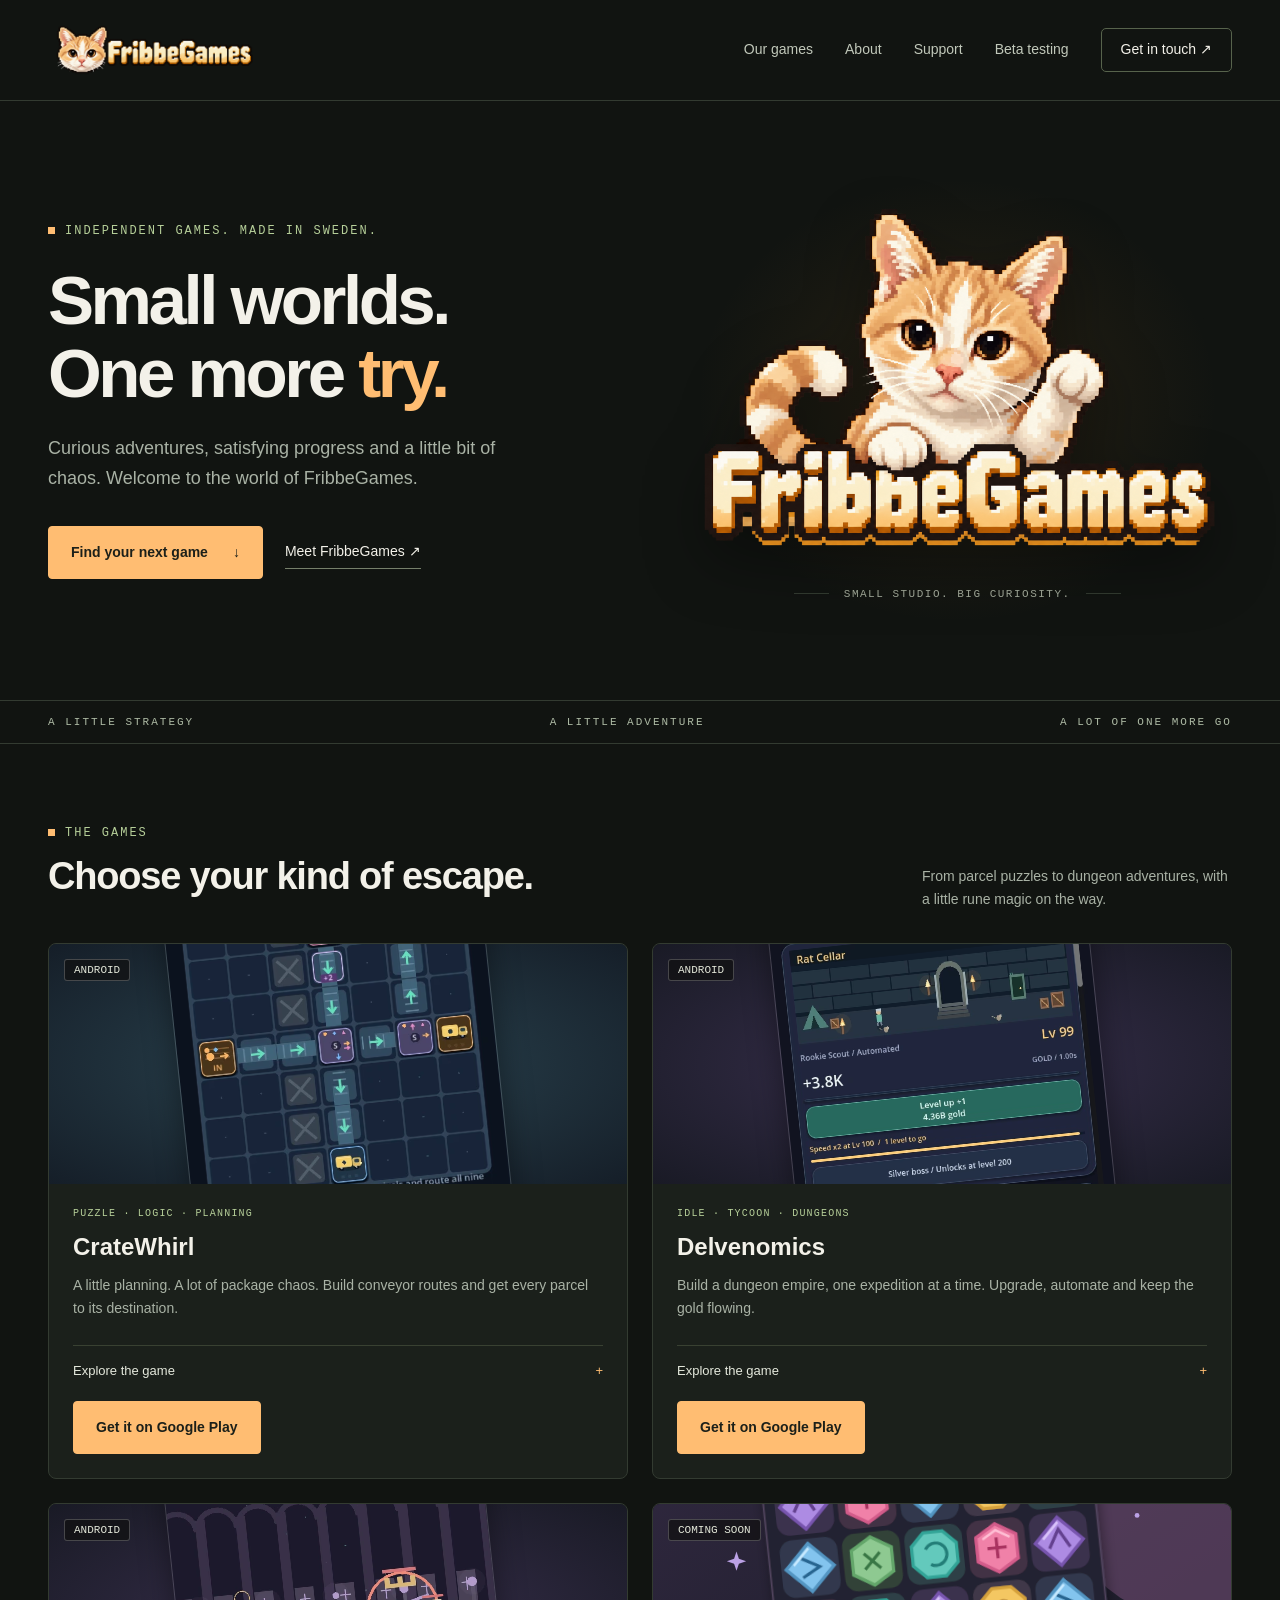
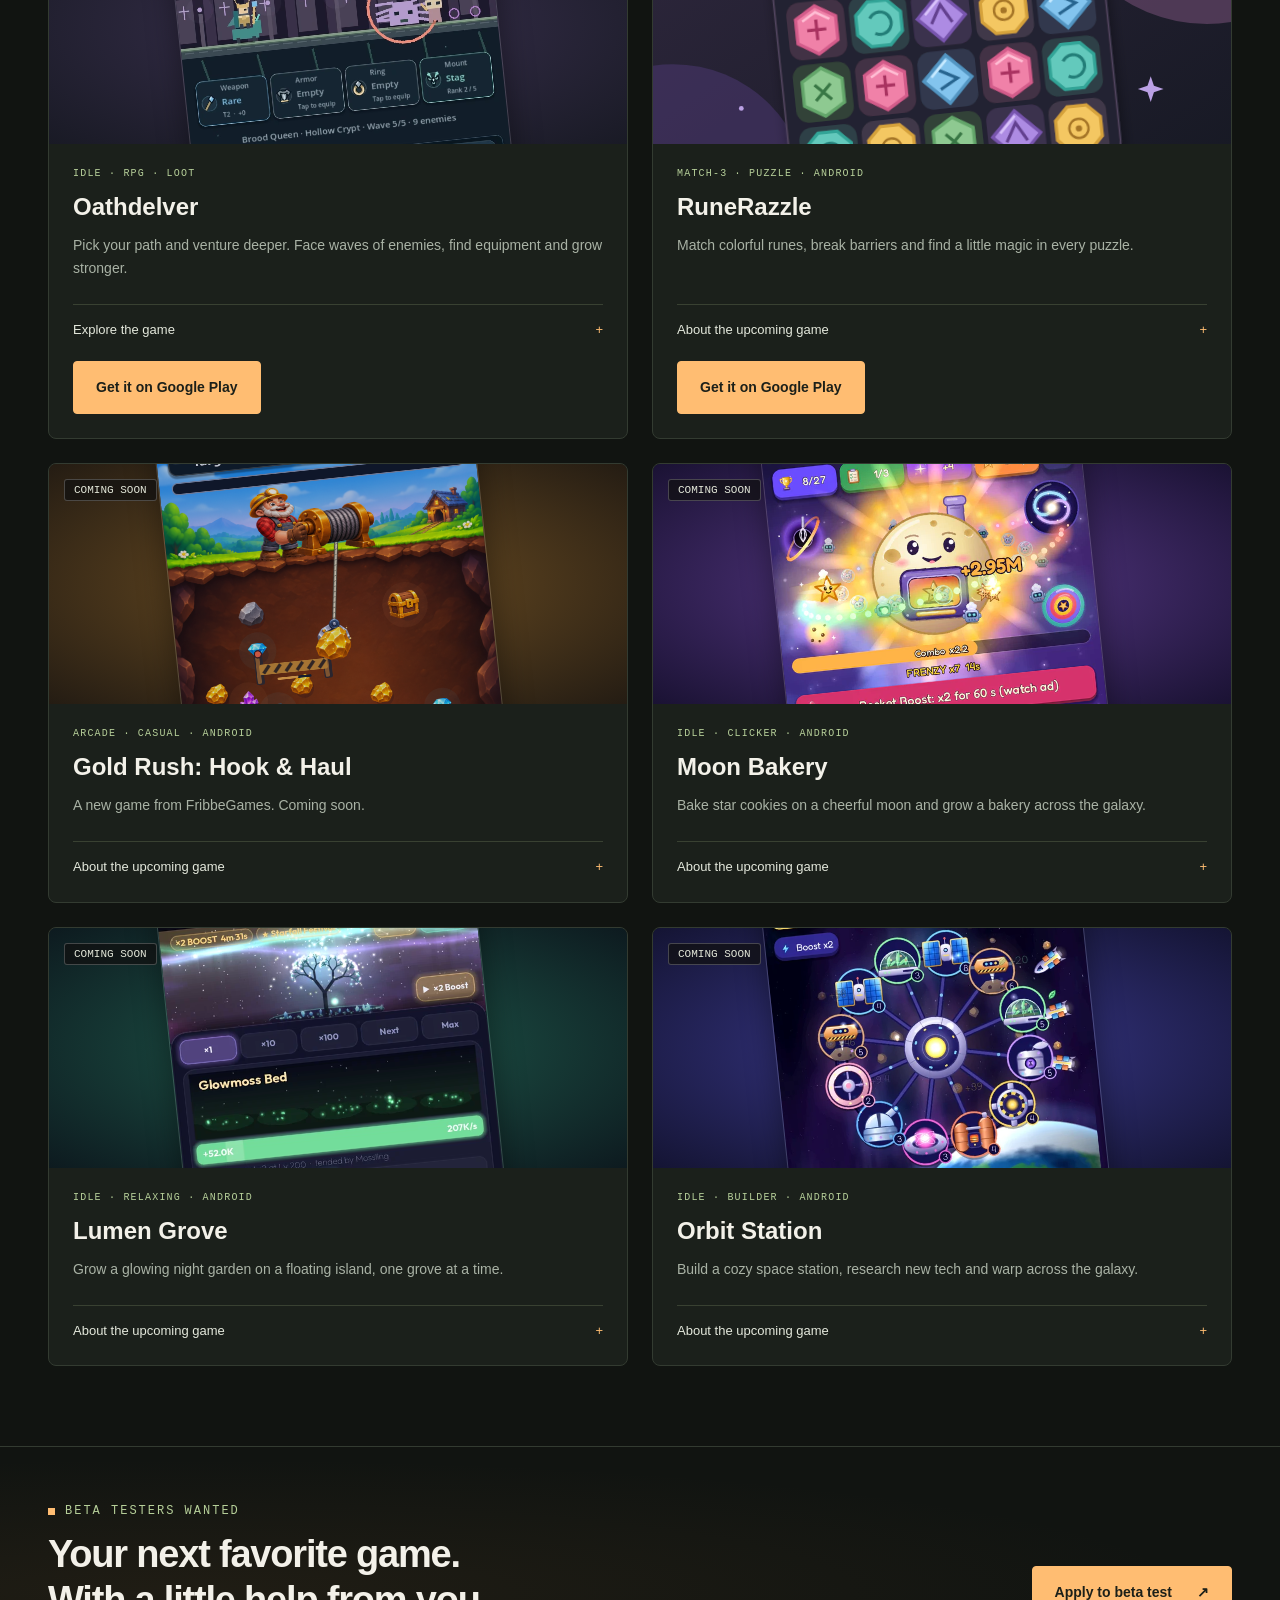
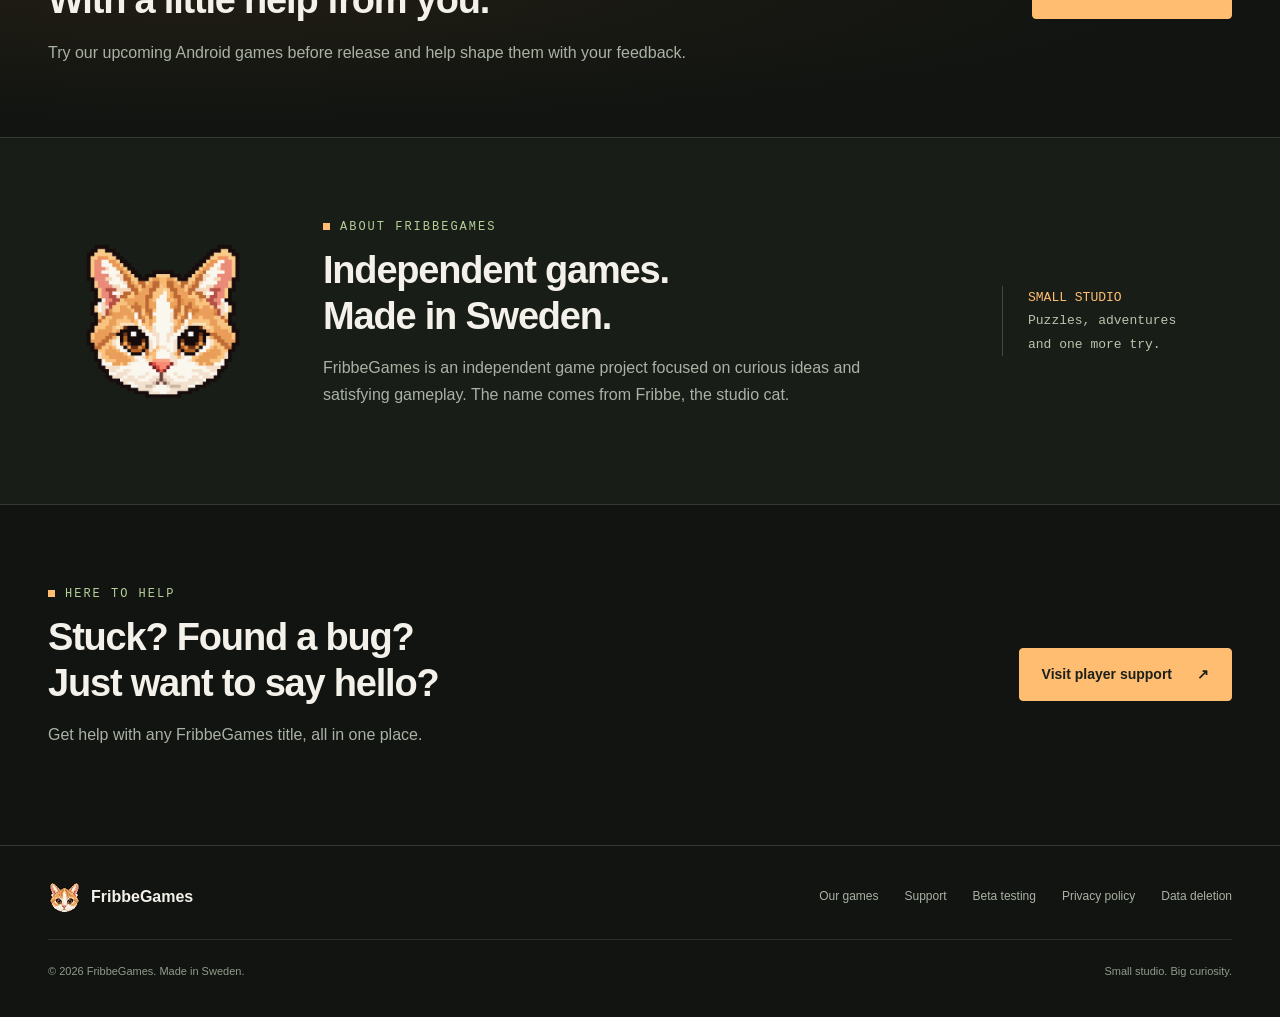
==== commit 02287f7e: "Add RuneRazzle Google Play link" ====
--- a/index.html
+++ b/index.html
@@ -128,6 +128,7 @@
                 <summary>About the upcoming game</summary>
                 <p>A colorful puzzle adventure with rune matches and level goals. RuneRazzle is in development. Stay tuned for release news.</p>
               </details>
+              <a class="btn game-store" href="https://play.google.com/store/apps/details?id=com.fribbegames.runecascade" target="_blank" rel="noopener noreferrer" aria-label="Get RuneRazzle on Google Play">Get it on Google Play</a>
             </div>
           </article>
           <article class="game" id="gold-rush">
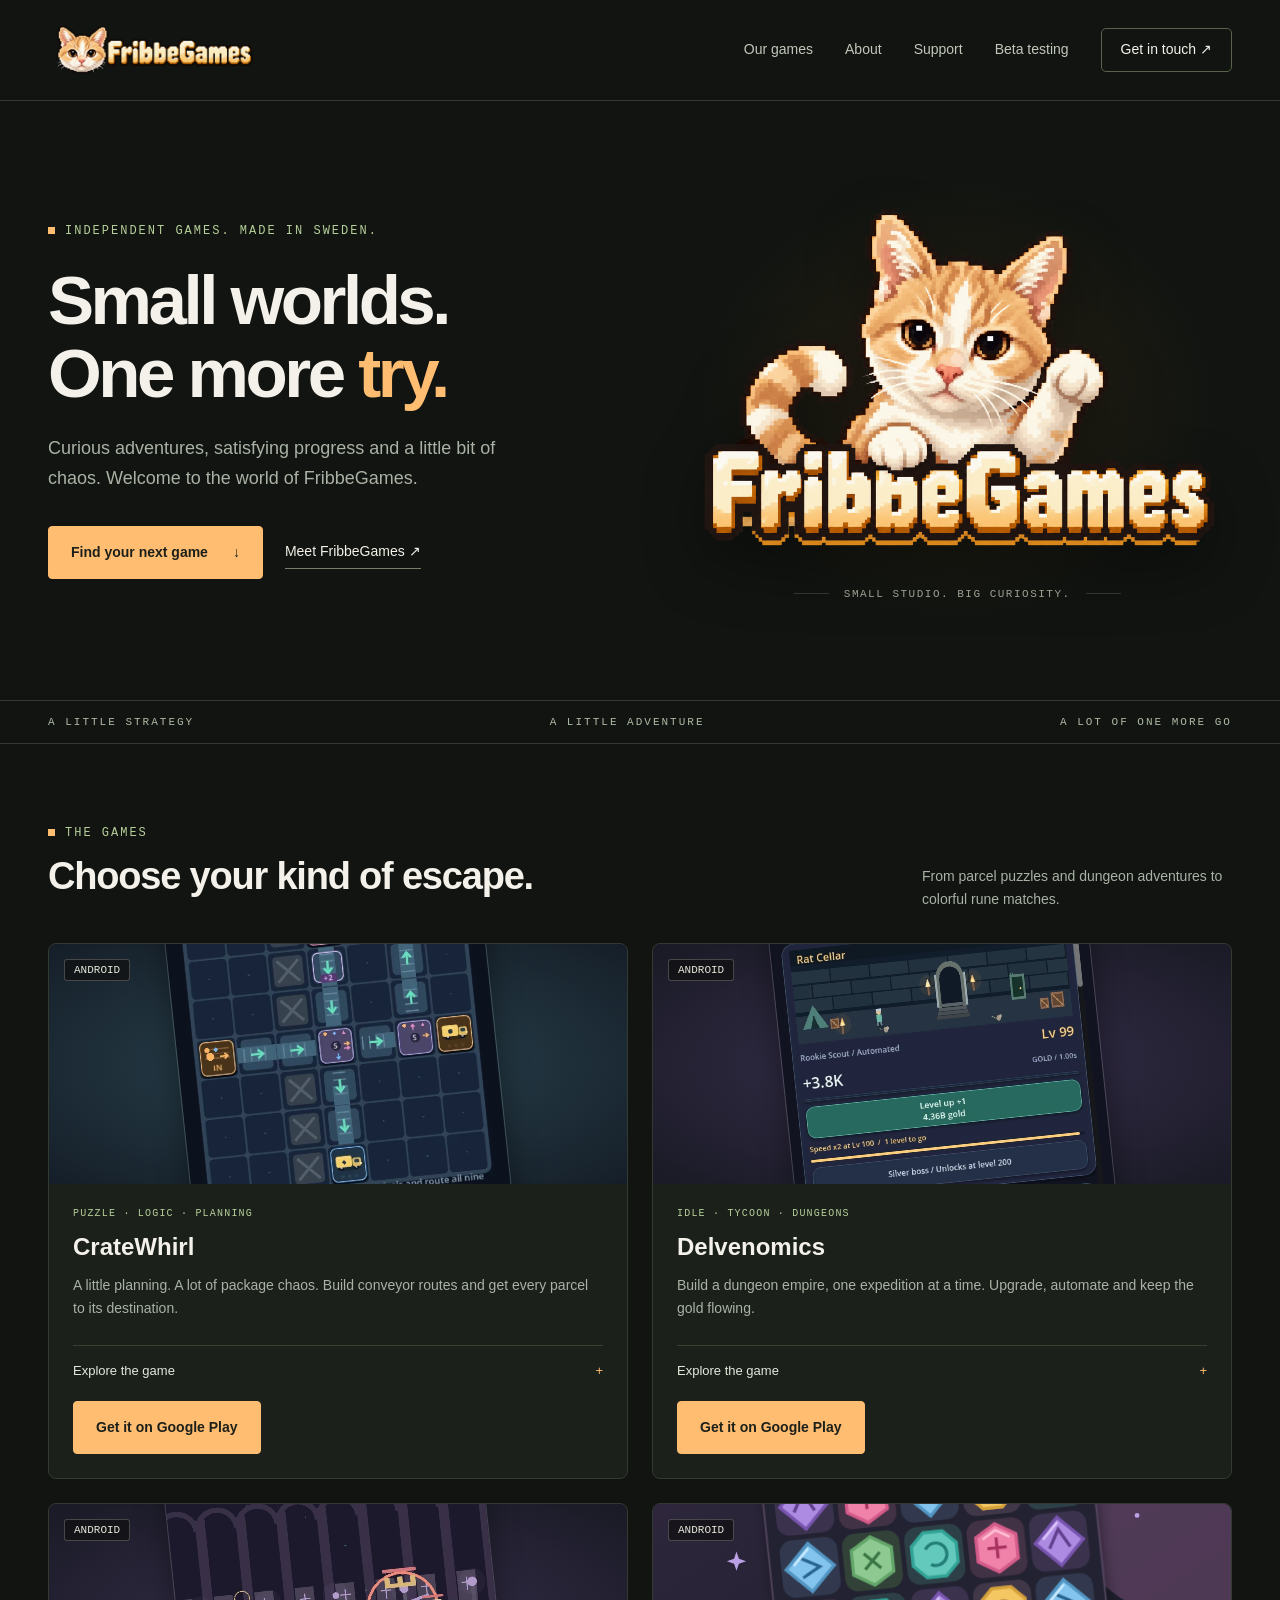
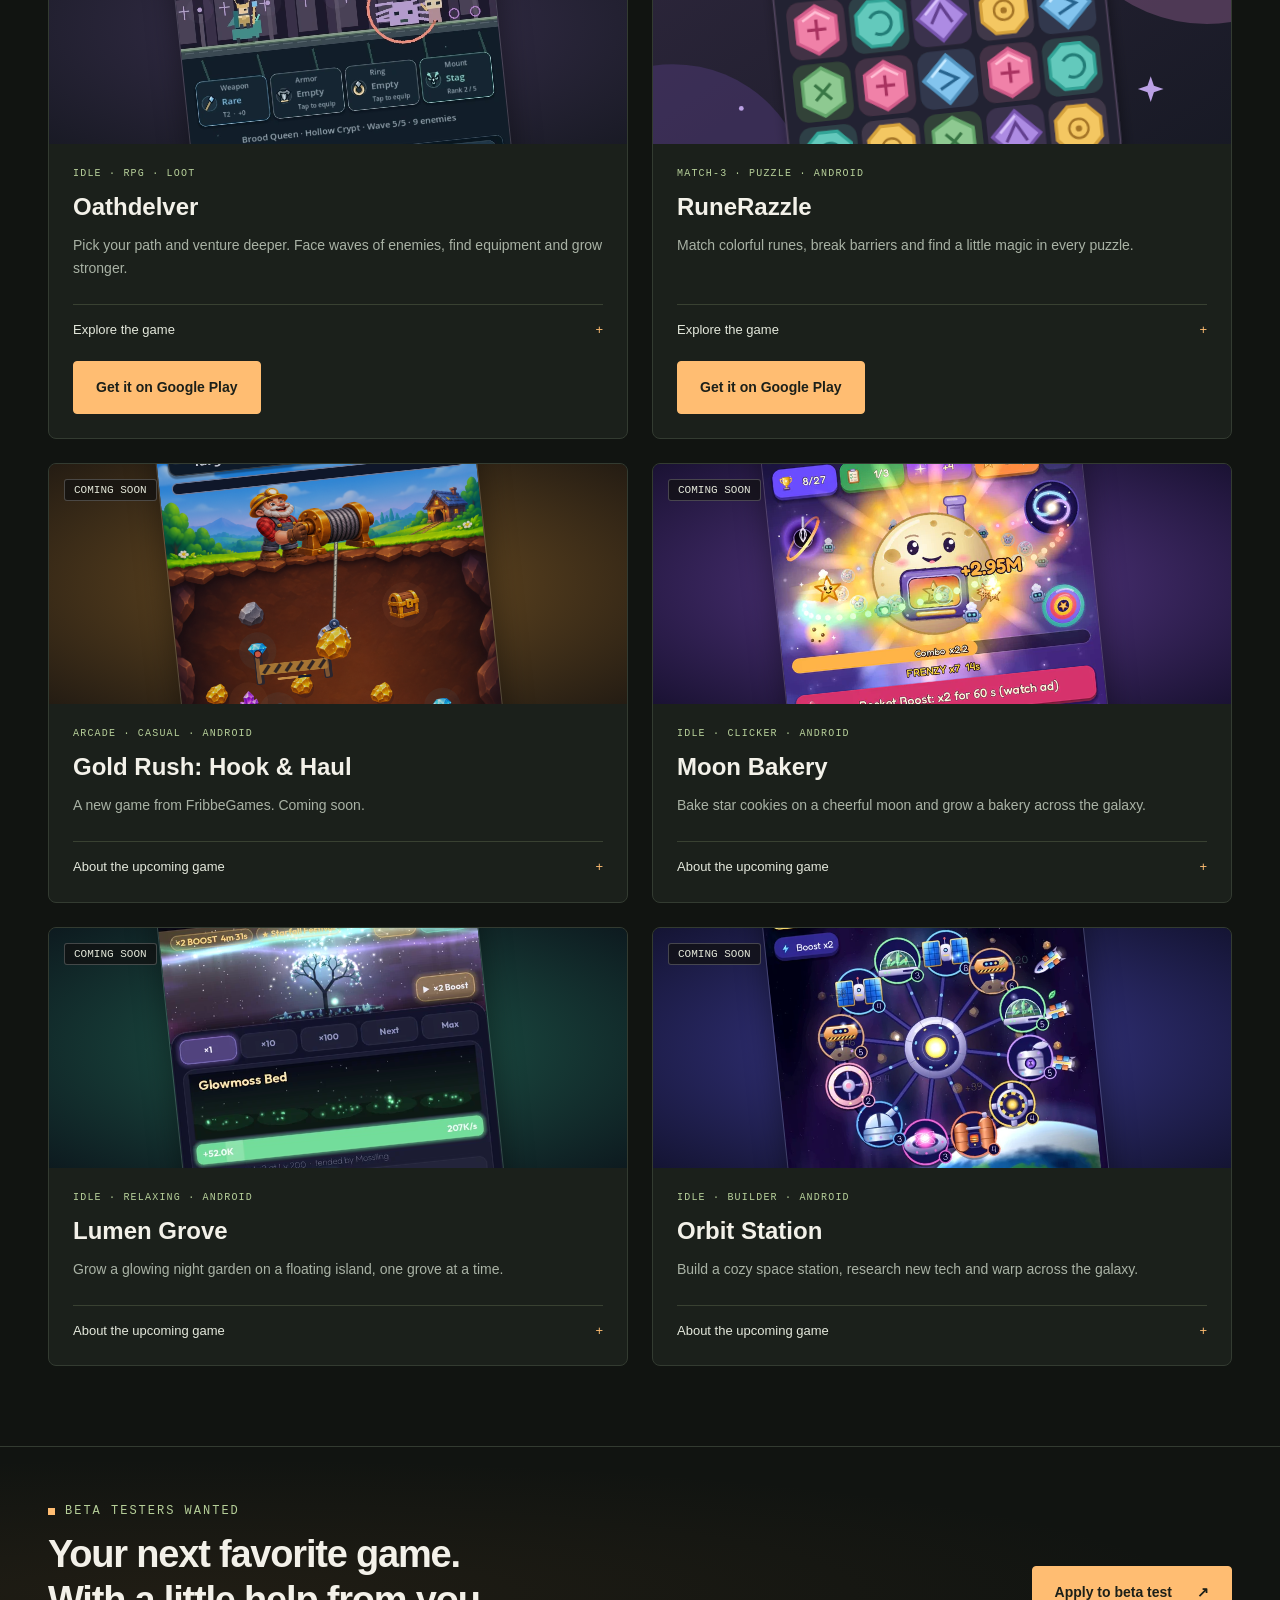
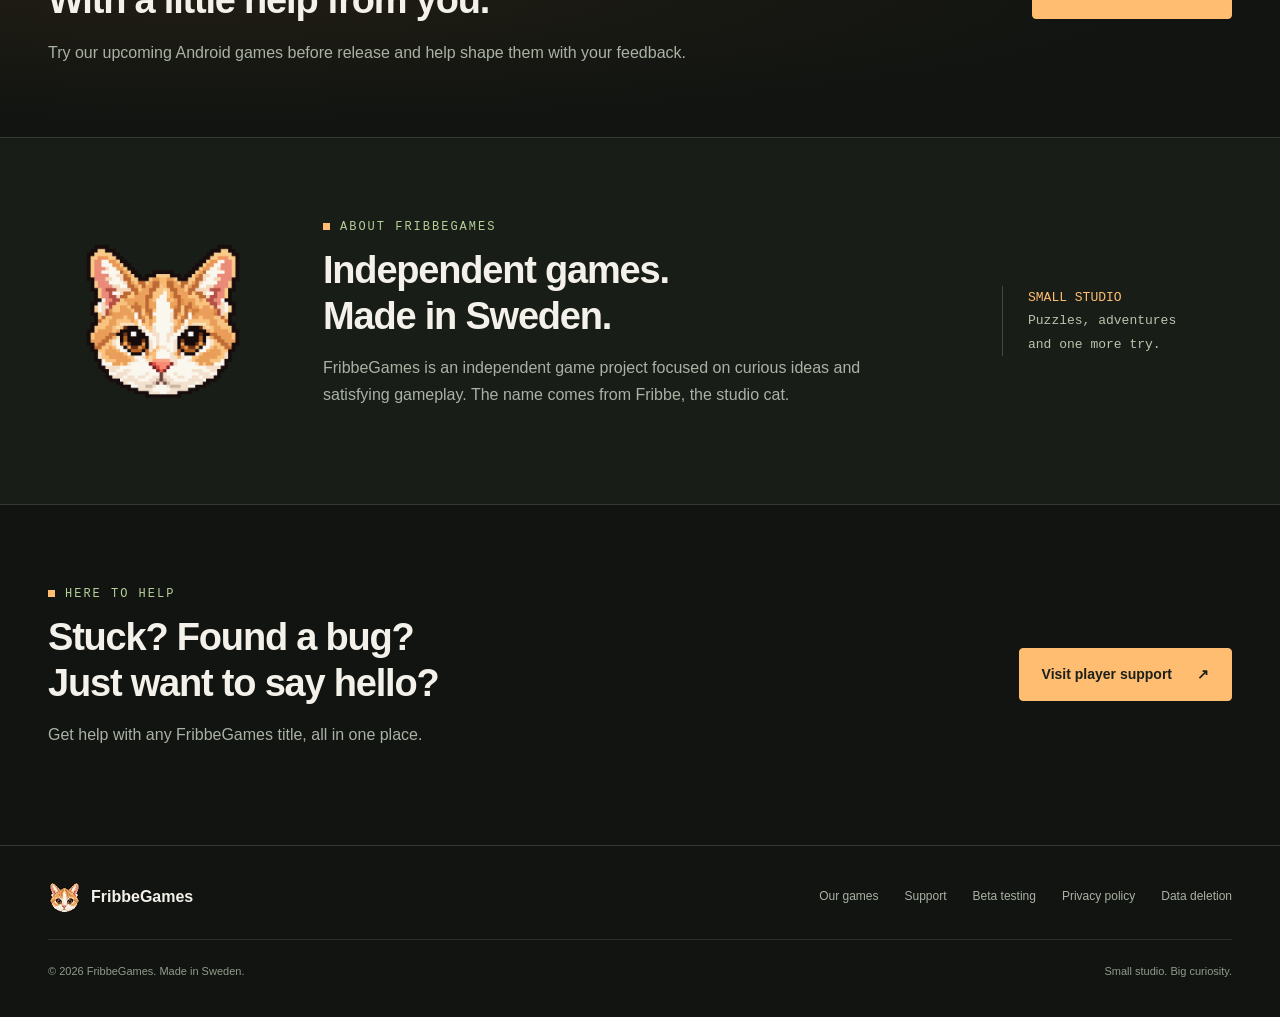
==== commit 01e77d08: "Update RuneRazzle information for released game" ====
--- a/index.html
+++ b/index.html
@@ -5,9 +5,9 @@
     <meta name="viewport" content="width=device-width,initial-scale=1">
     <meta name="theme-color" content="#111411">
     <title>Small worlds. One more try. | FribbeGames</title>
-    <meta name="description" content="Discover CrateWhirl, Delvenomics, Oathdelver and the upcoming RuneRazzle, Gold Rush: Hook &amp; Haul, Moon Bakery, Lumen Grove and Orbit Station. Independent Android games from FribbeGames, Sweden.">
+    <meta name="description" content="Discover CrateWhirl, Delvenomics, Oathdelver and RuneRazzle, plus the upcoming Gold Rush: Hook &amp; Haul, Moon Bakery, Lumen Grove and Orbit Station. Independent Android games from FribbeGames, Sweden.">
     <meta property="og:title" content="Small worlds. One more try. | FribbeGames">
-    <meta property="og:description" content="Discover CrateWhirl, Delvenomics, Oathdelver and the upcoming RuneRazzle, Gold Rush: Hook &amp; Haul, Moon Bakery, Lumen Grove and Orbit Station. Independent Android games from FribbeGames, Sweden.">
+    <meta property="og:description" content="Discover CrateWhirl, Delvenomics, Oathdelver and RuneRazzle, plus the upcoming Gold Rush: Hook &amp; Haul, Moon Bakery, Lumen Grove and Orbit Station. Independent Android games from FribbeGames, Sweden.">
     <link rel="icon" type="image/png" href="assets/favicon.png">
     <link rel="apple-touch-icon" href="assets/fribbegamesikon.png">
     <link rel="stylesheet" href="style.css">
@@ -64,7 +64,7 @@
             <div class="eyebrow">The games</div>
             <h2>Choose your kind of escape.</h2>
           </div>
-          <p>From parcel puzzles to dungeon adventures, with a little rune magic on the way.</p>
+          <p>From parcel puzzles and dungeon adventures to colorful rune matches.</p>
         </div>
         <div class="games">
           <article class="game" id="conveyor">
@@ -118,15 +118,15 @@
           <article class="game" id="runerazzle">
             <div class="game-art runerazzle">
               <img src="assets/runerazzle-preview.svg" alt="RuneRazzle preview illustration: colorful rune tiles on a pastel puzzle board" loading="lazy" width="720" height="480">
-              <span class="number">COMING SOON</span>
+              <span class="number">ANDROID</span>
             </div>
             <div class="game-body">
               <div class="tags">Match-3 · Puzzle · Android</div>
               <h3>RuneRazzle</h3>
               <p>Match colorful runes, break barriers and find a little magic in every puzzle.</p>
               <details>
-                <summary>About the upcoming game</summary>
-                <p>A colorful puzzle adventure with rune matches and level goals. RuneRazzle is in development. Stay tuned for release news.</p>
+                <summary>Explore the game</summary>
+                <p>Match colorful runes, work around barriers and complete level goals. Download RuneRazzle on Google Play and start your puzzle adventure.</p>
               </details>
               <a class="btn game-store" href="https://play.google.com/store/apps/details?id=com.fribbegames.runecascade" target="_blank" rel="noopener noreferrer" aria-label="Get RuneRazzle on Google Play">Get it on Google Play</a>
             </div>
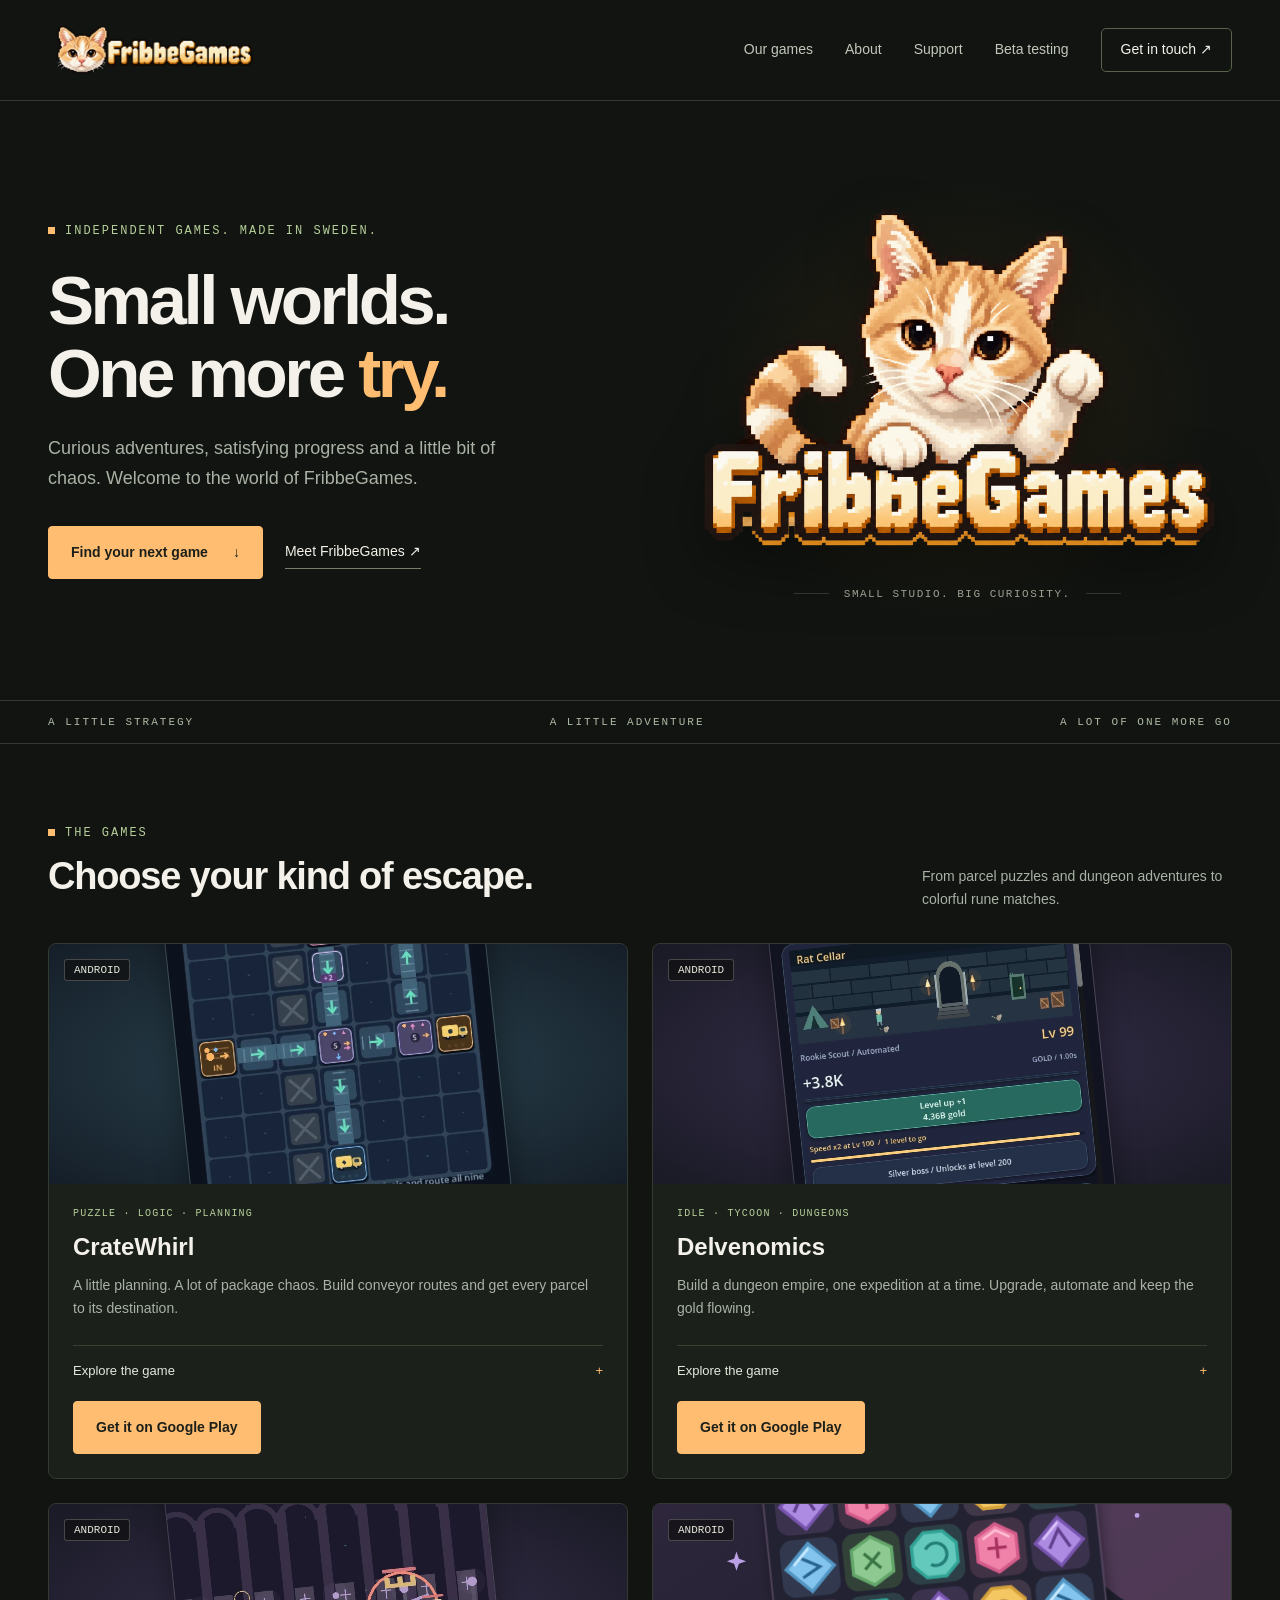
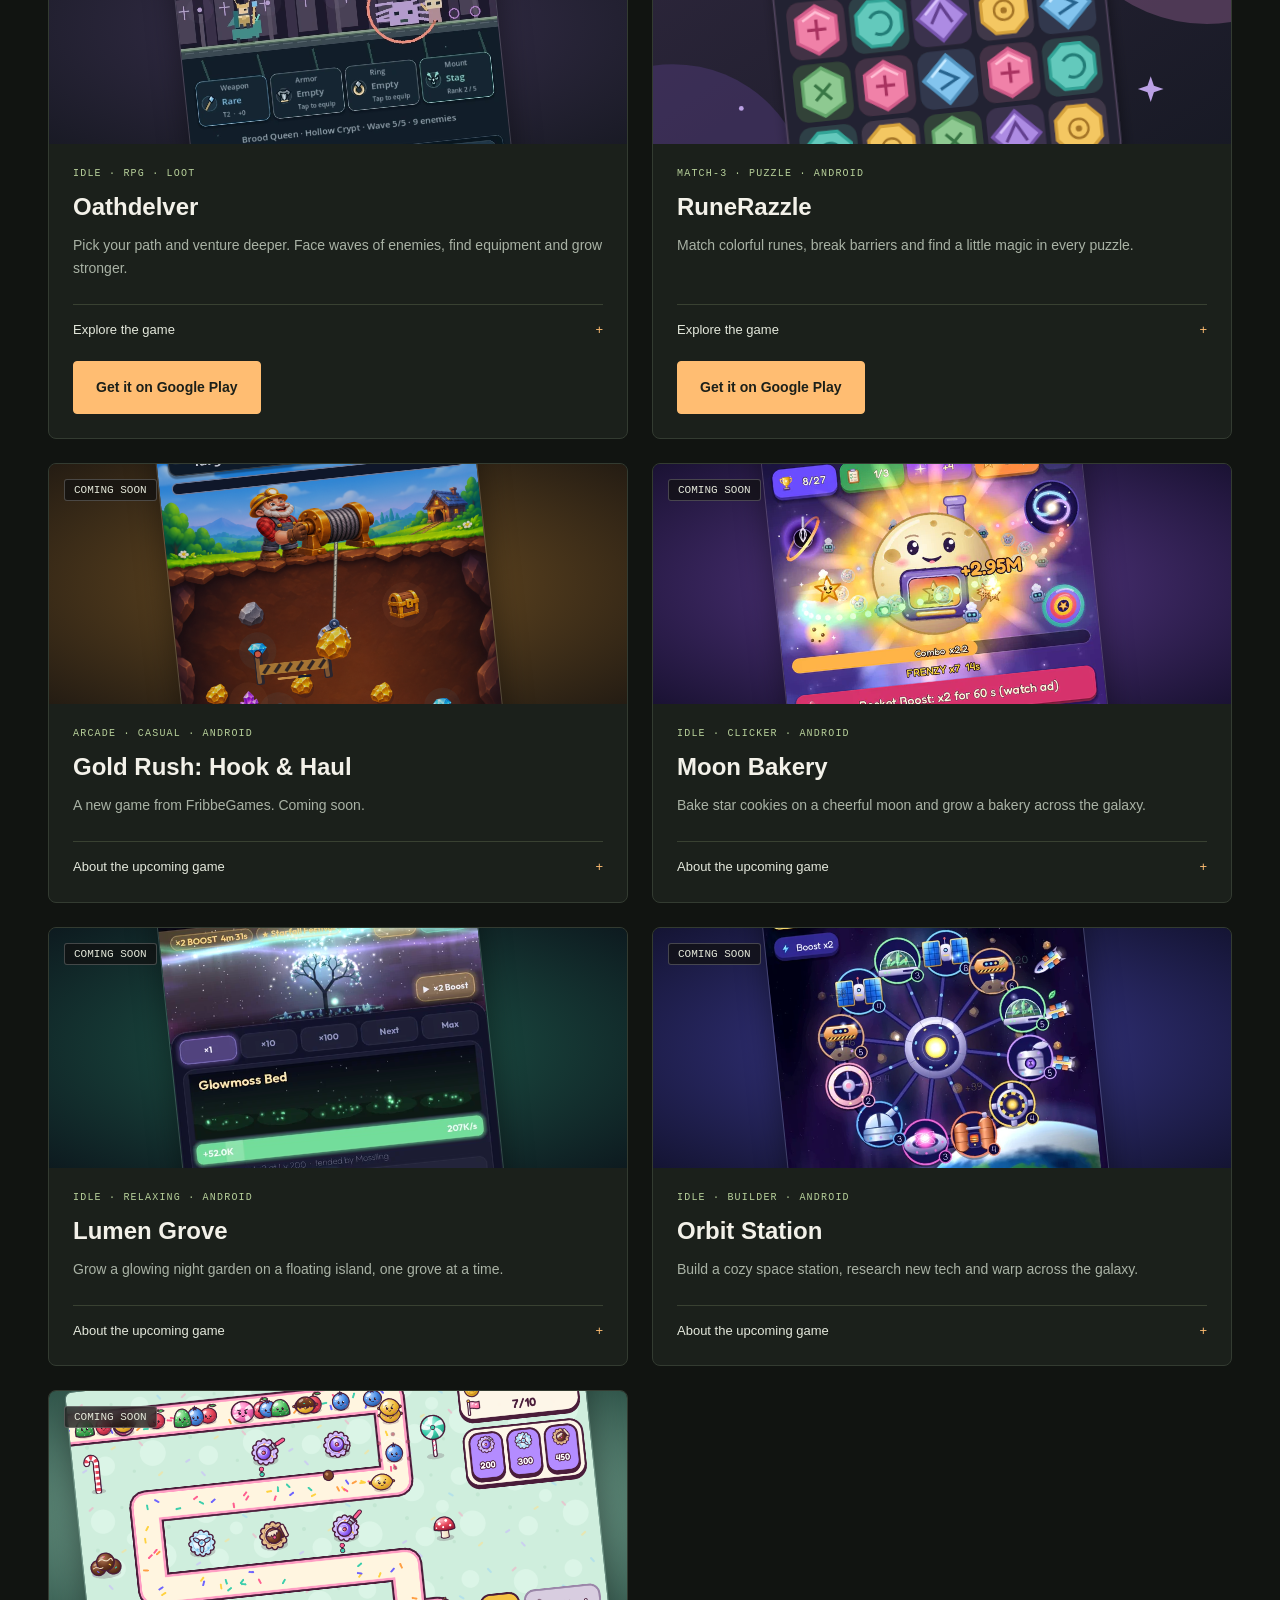
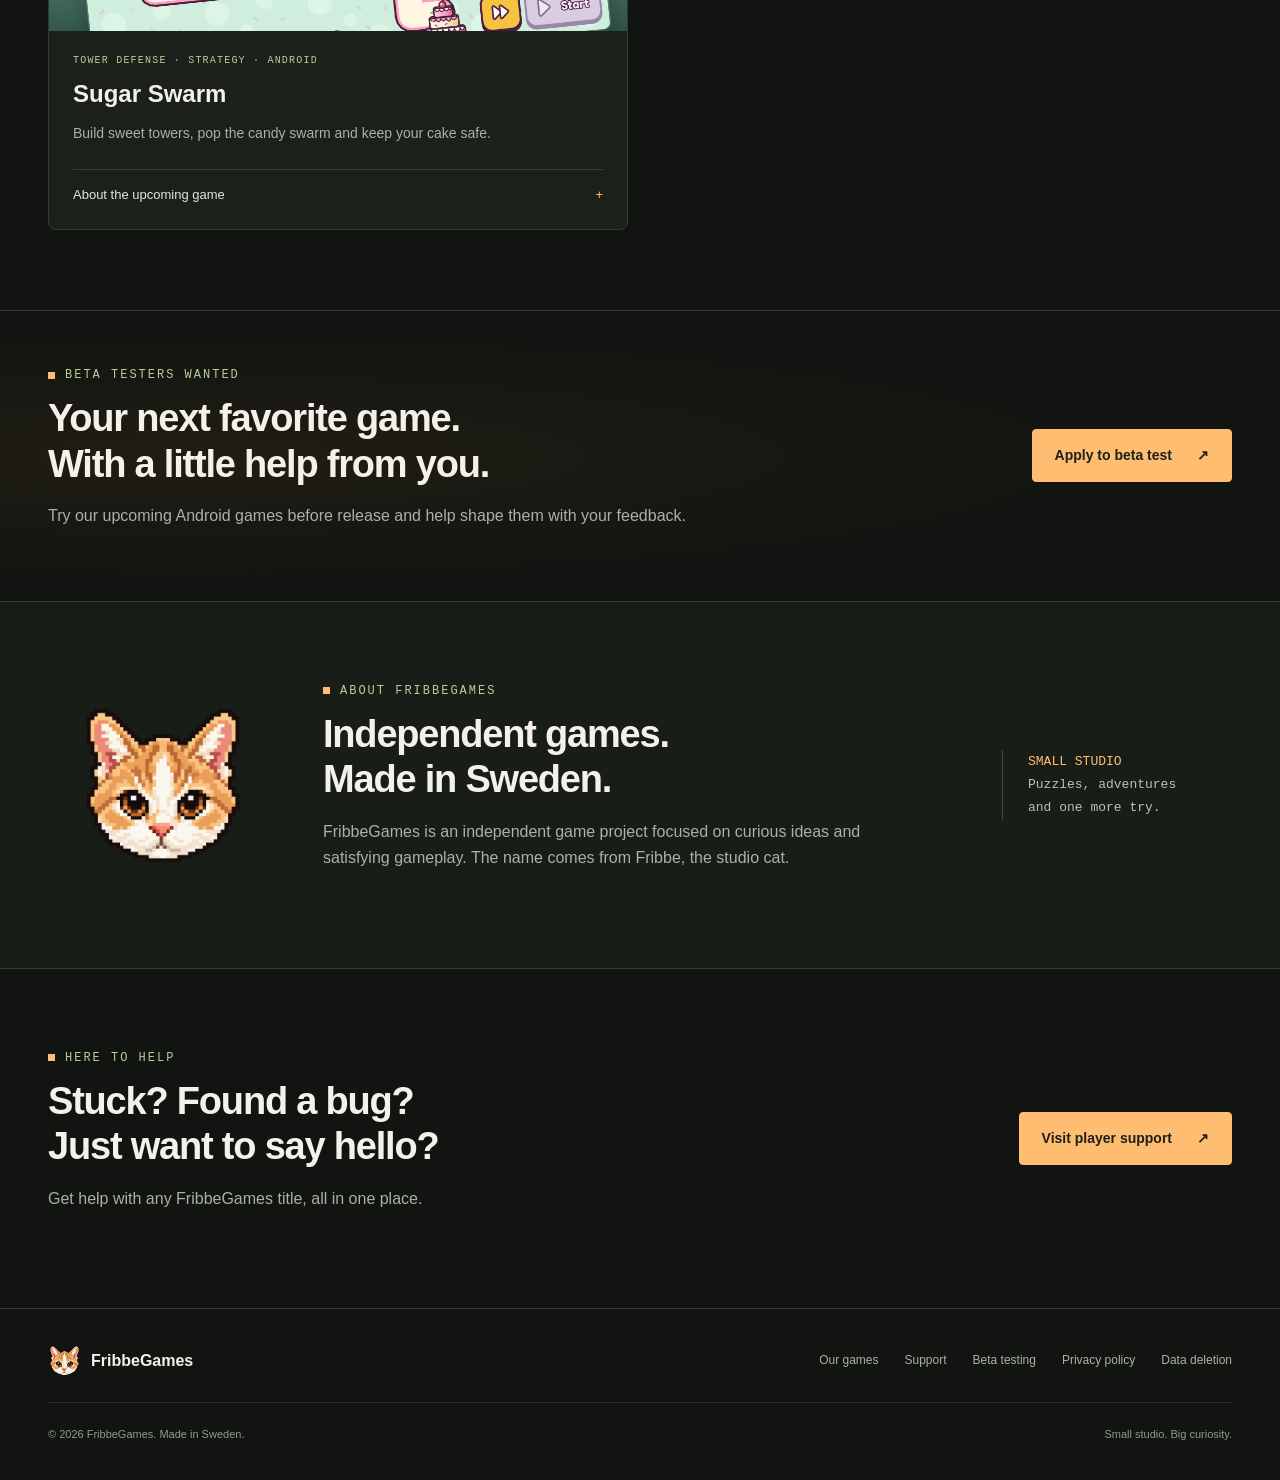
==== commit 1dc8727b: "Add Sugar Swarm as an upcoming game" ====
--- a/index.html
+++ b/index.html
@@ -5,9 +5,9 @@
     <meta name="viewport" content="width=device-width,initial-scale=1">
     <meta name="theme-color" content="#111411">
     <title>Small worlds. One more try. | FribbeGames</title>
-    <meta name="description" content="Discover CrateWhirl, Delvenomics, Oathdelver and RuneRazzle, plus the upcoming Gold Rush: Hook &amp; Haul, Moon Bakery, Lumen Grove and Orbit Station. Independent Android games from FribbeGames, Sweden.">
+    <meta name="description" content="Discover CrateWhirl, Delvenomics, Oathdelver and RuneRazzle, plus the upcoming Gold Rush: Hook &amp; Haul, Moon Bakery, Lumen Grove, Orbit Station and Sugar Swarm. Independent Android games from FribbeGames, Sweden.">
     <meta property="og:title" content="Small worlds. One more try. | FribbeGames">
-    <meta property="og:description" content="Discover CrateWhirl, Delvenomics, Oathdelver and RuneRazzle, plus the upcoming Gold Rush: Hook &amp; Haul, Moon Bakery, Lumen Grove and Orbit Station. Independent Android games from FribbeGames, Sweden.">
+    <meta property="og:description" content="Discover CrateWhirl, Delvenomics, Oathdelver and RuneRazzle, plus the upcoming Gold Rush: Hook &amp; Haul, Moon Bakery, Lumen Grove, Orbit Station and Sugar Swarm. Independent Android games from FribbeGames, Sweden.">
     <link rel="icon" type="image/png" href="assets/favicon.png">
     <link rel="apple-touch-icon" href="assets/fribbegamesikon.png">
     <link rel="stylesheet" href="style.css">
@@ -191,6 +191,21 @@
               </details>
             </div>
           </article>
+          <article class="game" id="sugar-swarm">
+            <div class="game-art screenshot sugarswarm">
+              <img src="assets/sugar-swarm-gameplay.png" alt="Sugar Swarm gameplay: colorful candies follow a winding frosting road while sprinkle cannons, freezer fans and chocolate mortars defend a cake" loading="lazy" width="1920" height="1080">
+              <span class="number">COMING SOON</span>
+            </div>
+            <div class="game-body">
+              <div class="tags">Tower Defense · Strategy · Android</div>
+              <h3>Sugar Swarm</h3>
+              <p>Build sweet towers, pop the candy swarm and keep your cake safe.</p>
+              <details>
+                <summary>About the upcoming game</summary>
+                <p>Place Sprinkle Cannons, Freezer Fans and Choco Mortars along a winding frosting road. Upgrade your towers, pop candies layer by layer and earn gold for permanent talents. Sugar Swarm is in development. Stay tuned for release news.</p>
+              </details>
+            </div>
+          </article>
         </div>
       </section>
       <section class="beta-callout">
--- a/style.css
+++ b/style.css
@@ -371,6 +371,15 @@
   top:75%
 }
 
+.game-art.screenshot.sugarswarm {
+  background:radial-gradient(ellipse at center,#a8dbc3,#31564b)
+}
+
+.game-art.screenshot.sugarswarm img {
+  width:90%;
+  max-width:none
+}
+
 .game:hover .game-art.screenshot img {
   transform:translate(-50%,-50%) rotate(-6deg) translateY(-4px)
 }
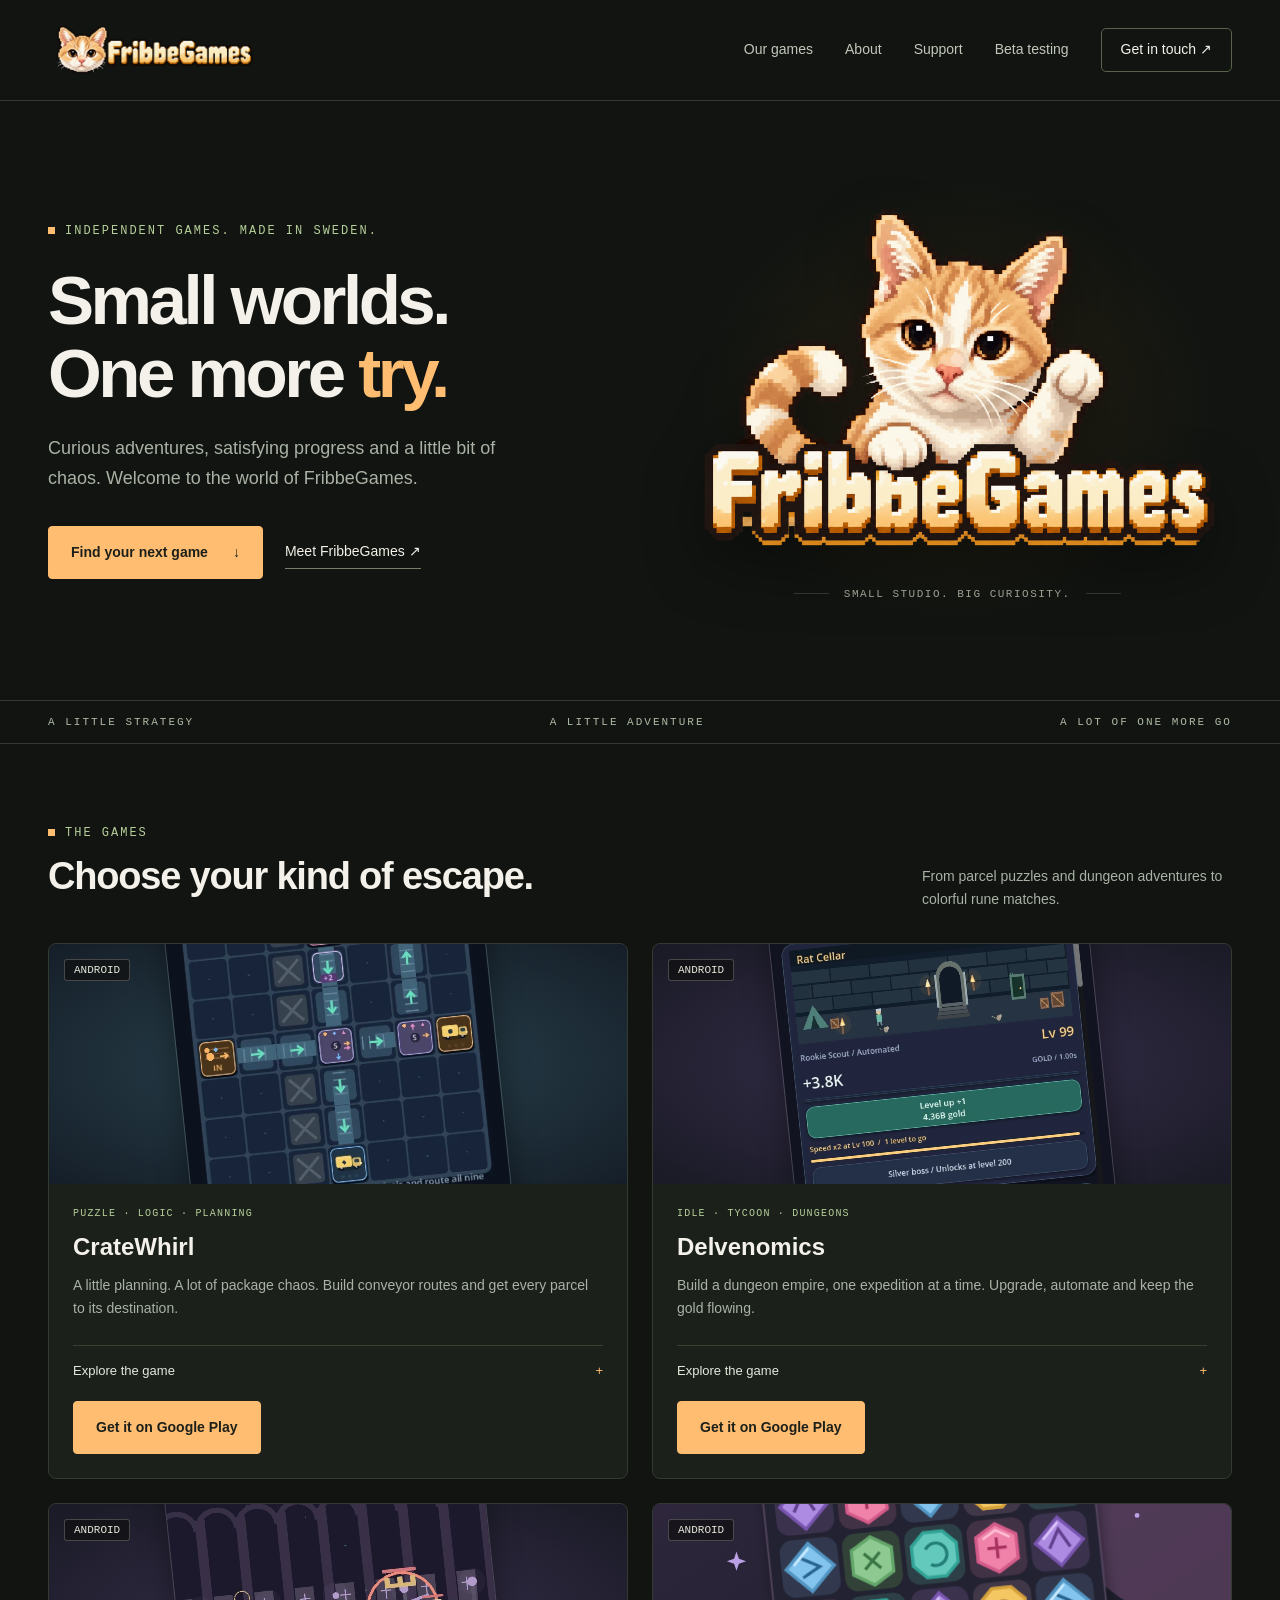
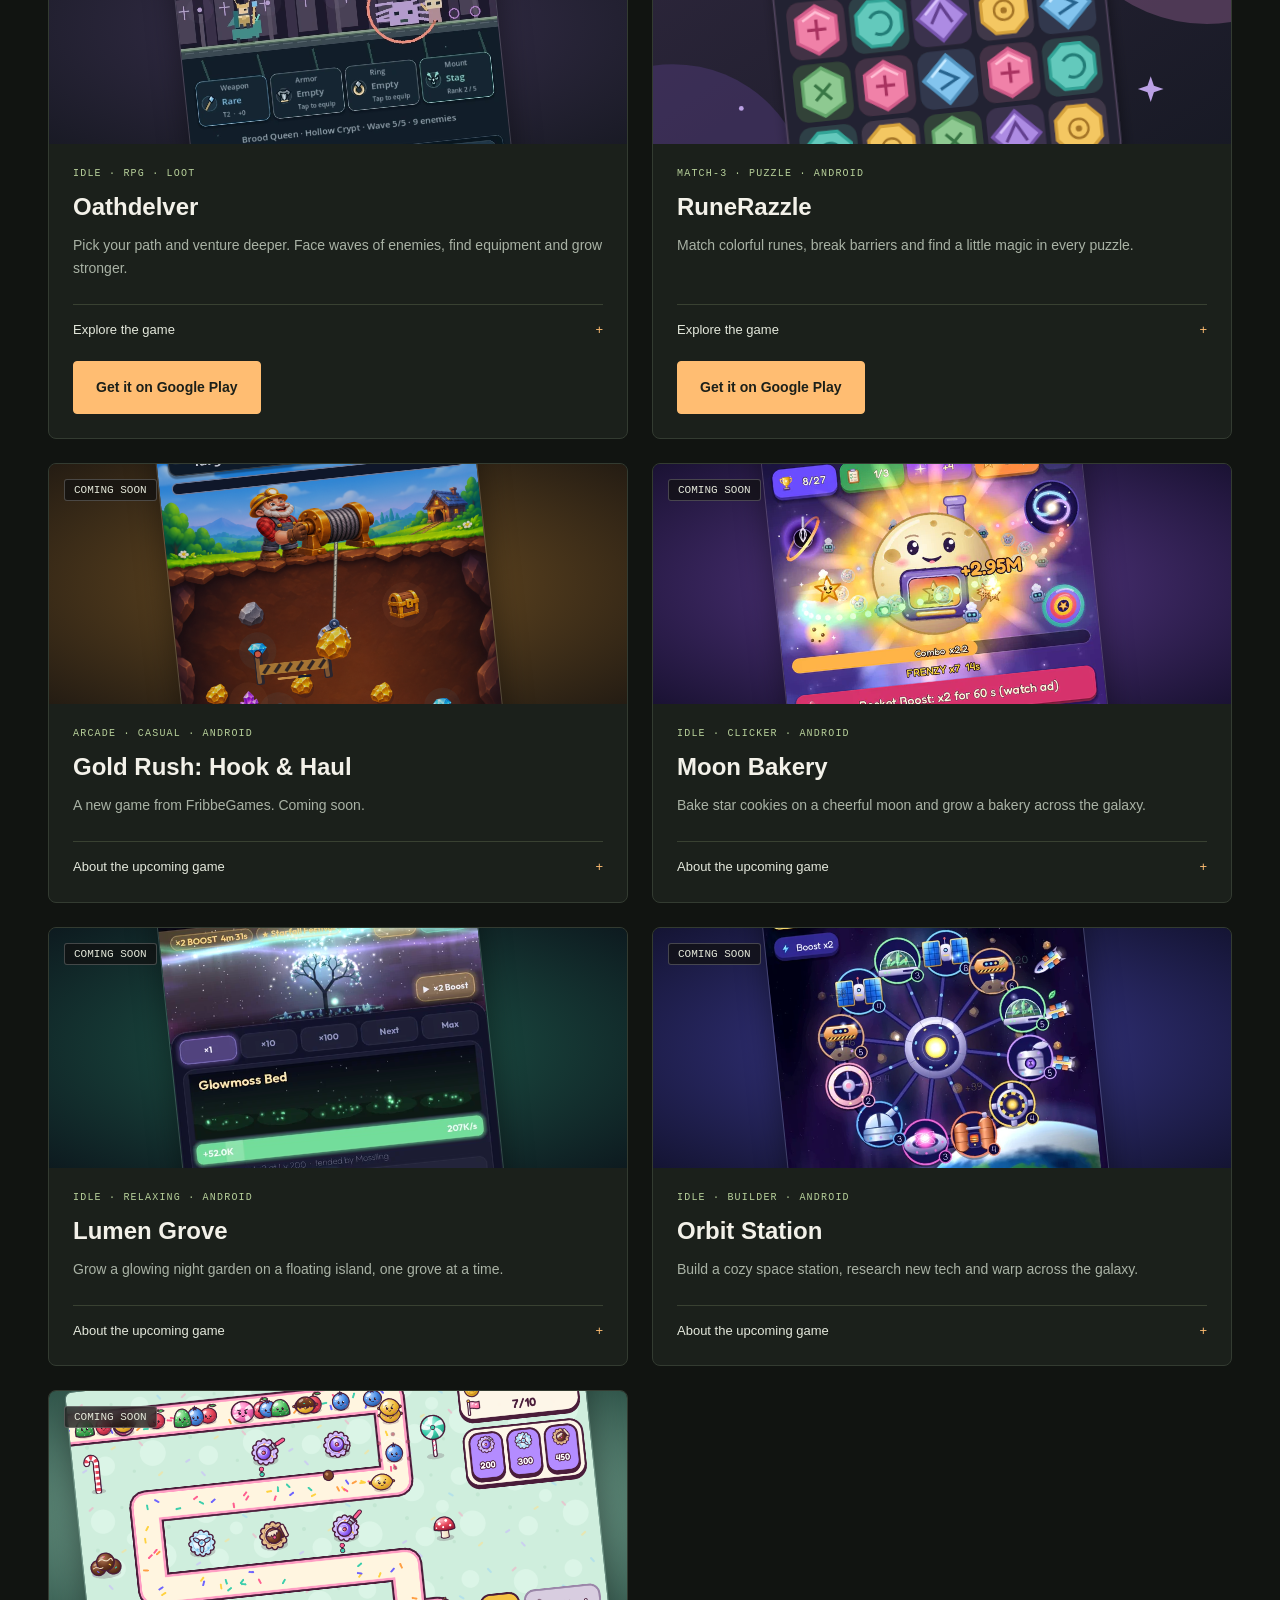
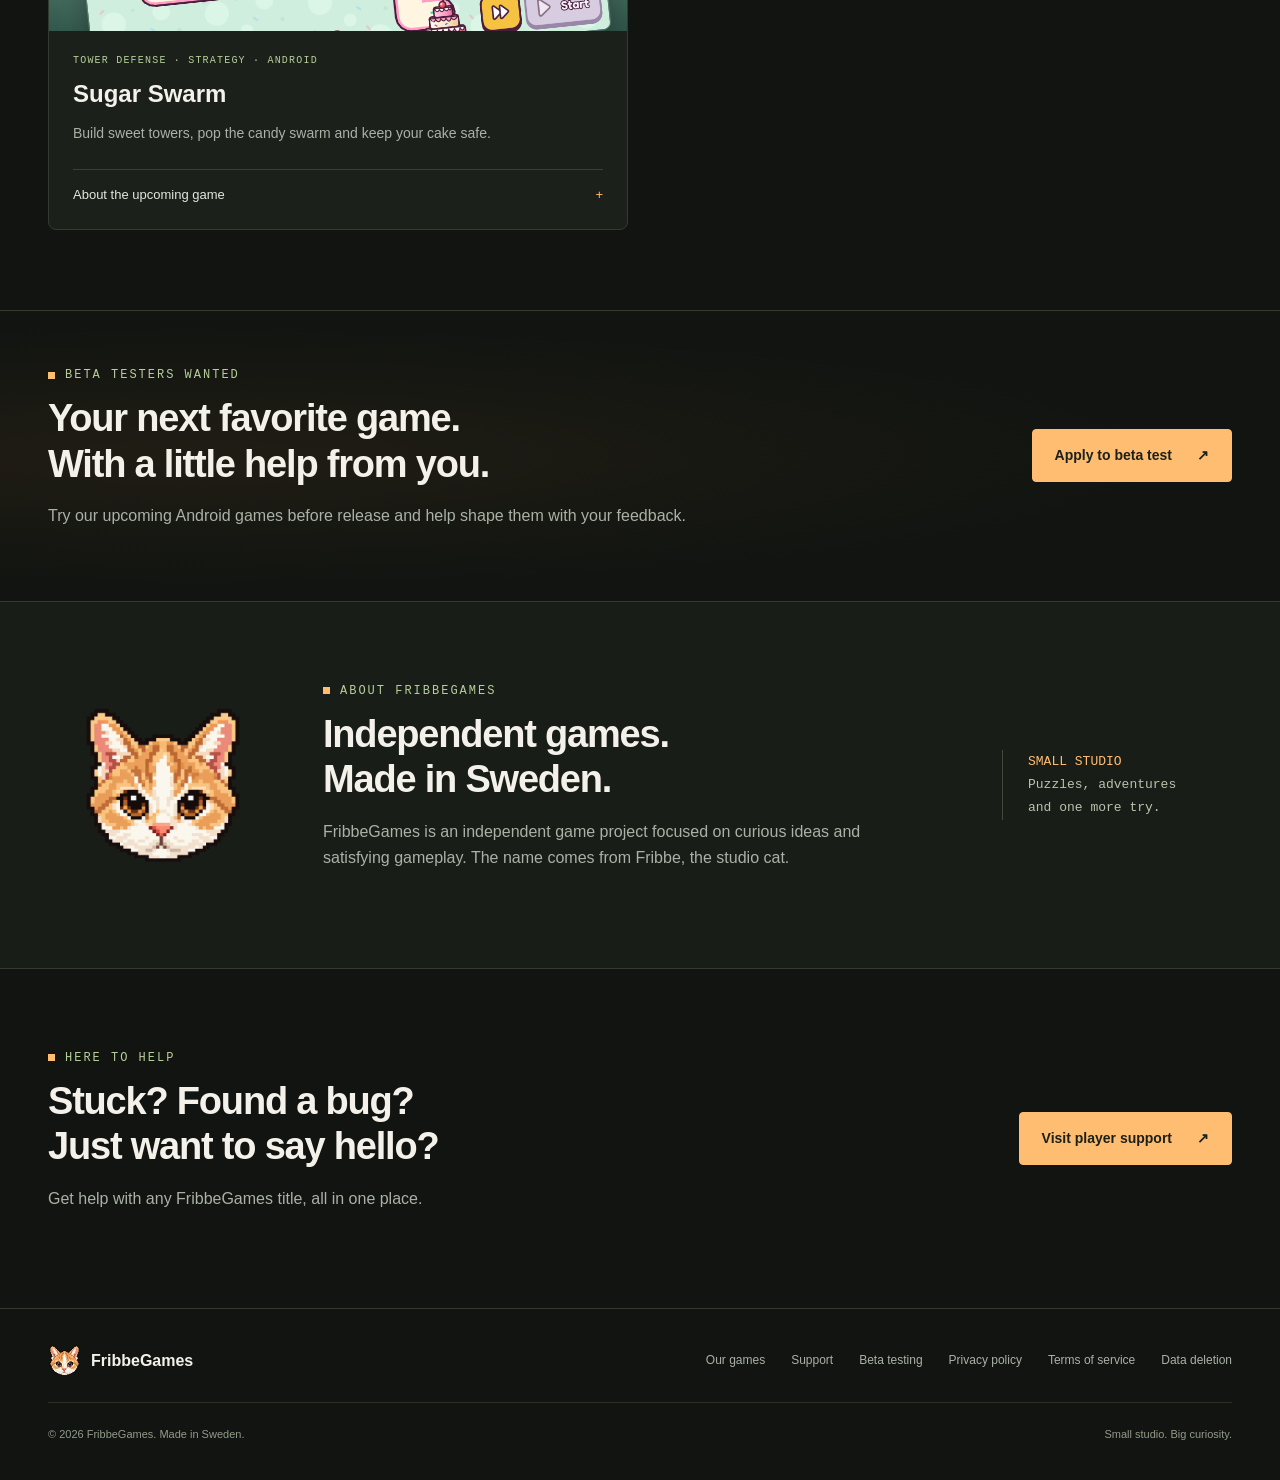
==== commit b48100ff: "Add terms of service and Cragroost to policy pages New terms.html covering in-app purchases, withdra" ====
--- a/index.html
+++ b/index.html
@@ -251,6 +251,7 @@
             <a href="support.html">Support</a>
             <a href="beta.html">Beta testing</a>
             <a href="privacy.html">Privacy policy</a>
+            <a href="terms.html">Terms of service</a>
             <a href="data-deletion.html">Data deletion</a>
           </nav>
         </div>
--- a/style.css
+++ b/style.css
@@ -641,6 +641,11 @@
   text-underline-offset:4px
 }
 
+.prose a.btn {
+  color:#1c2019;
+  text-decoration:none
+}
+
 .notice {
   padding:22px 25px;
   border-left:3px solid var(--accent);
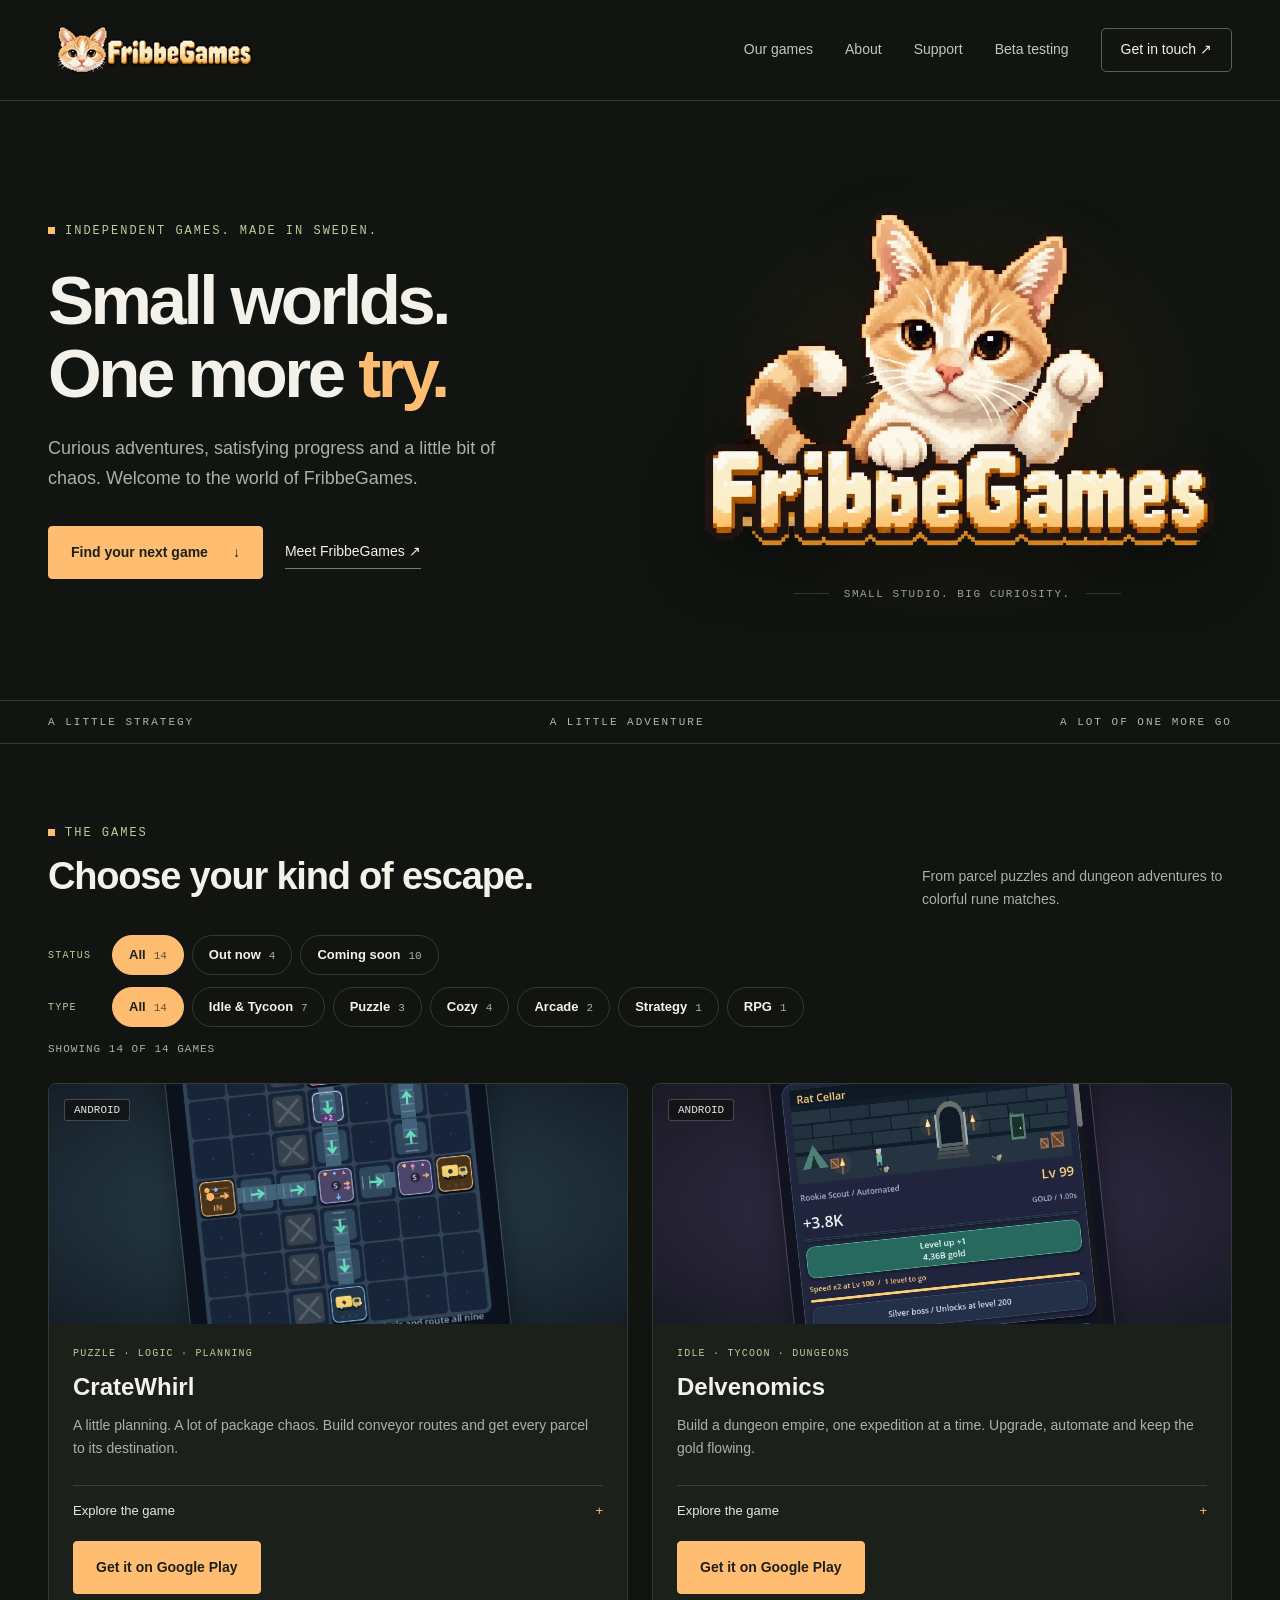
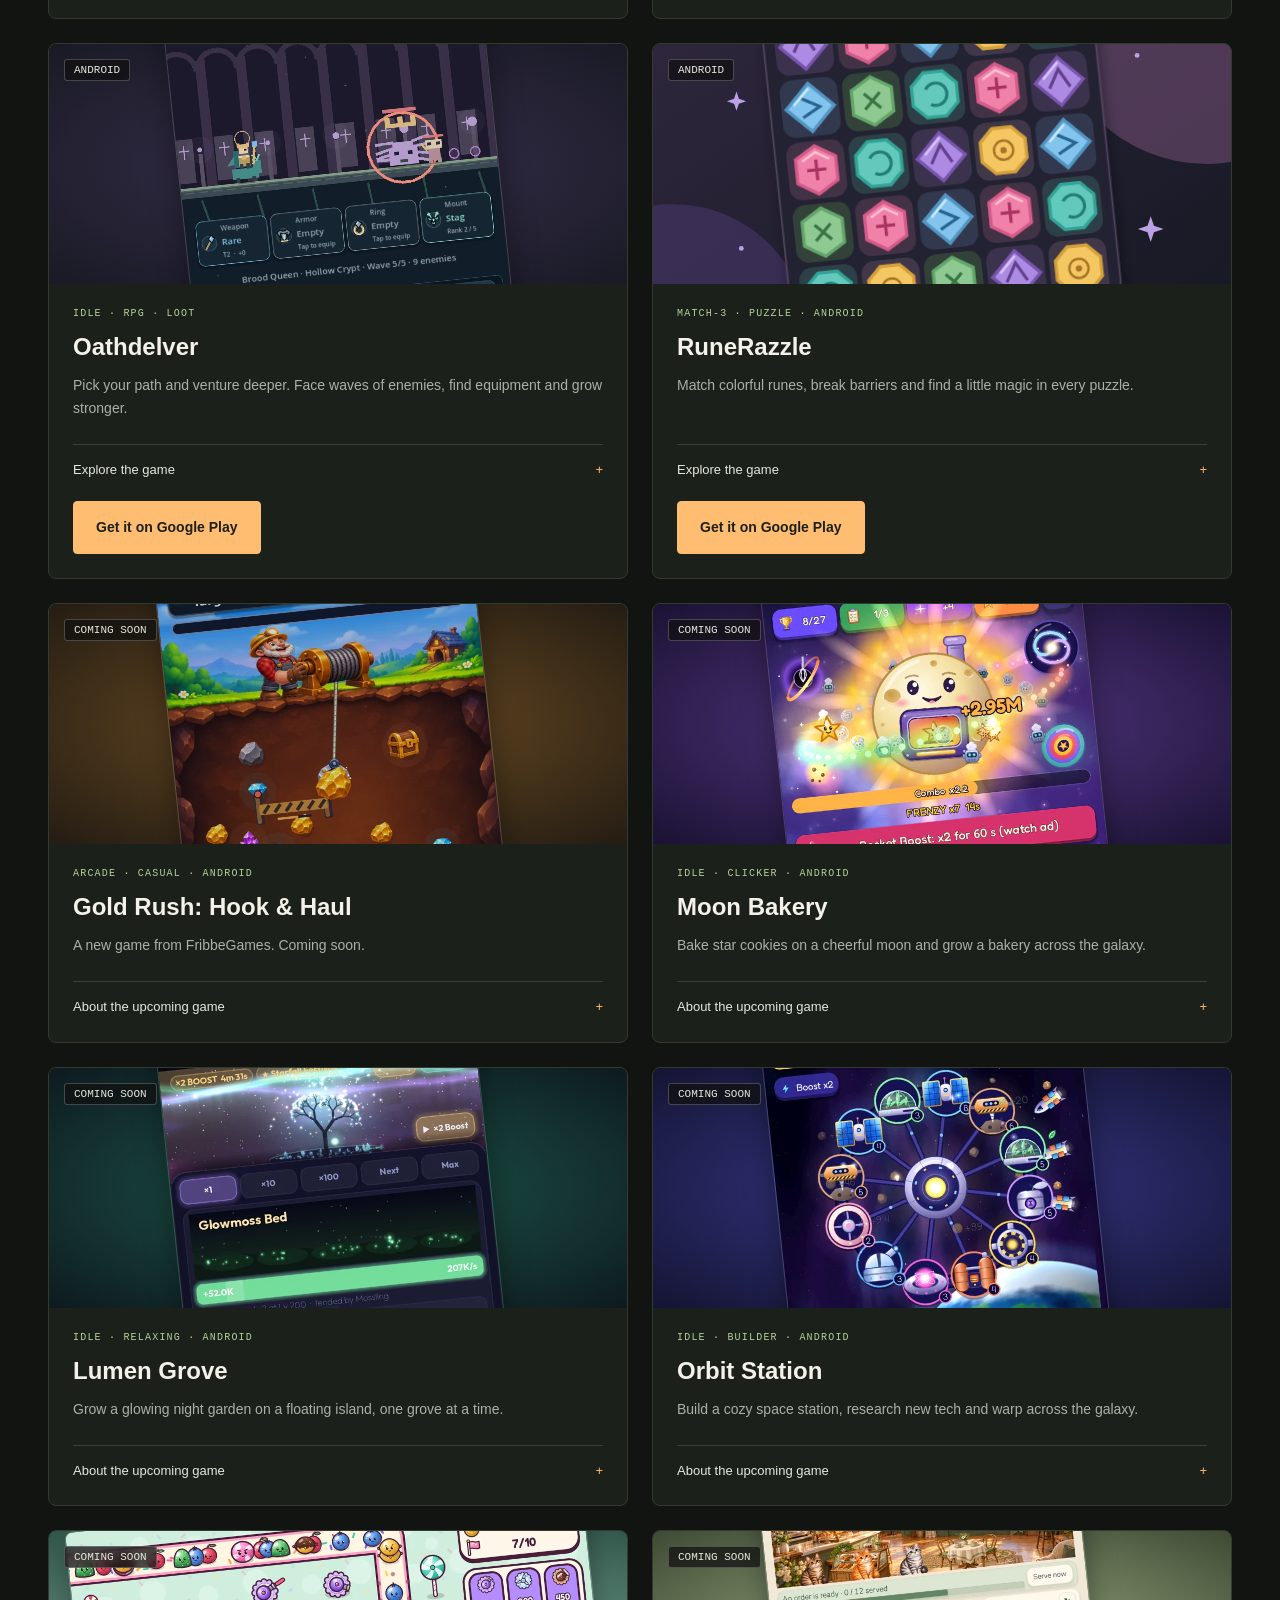
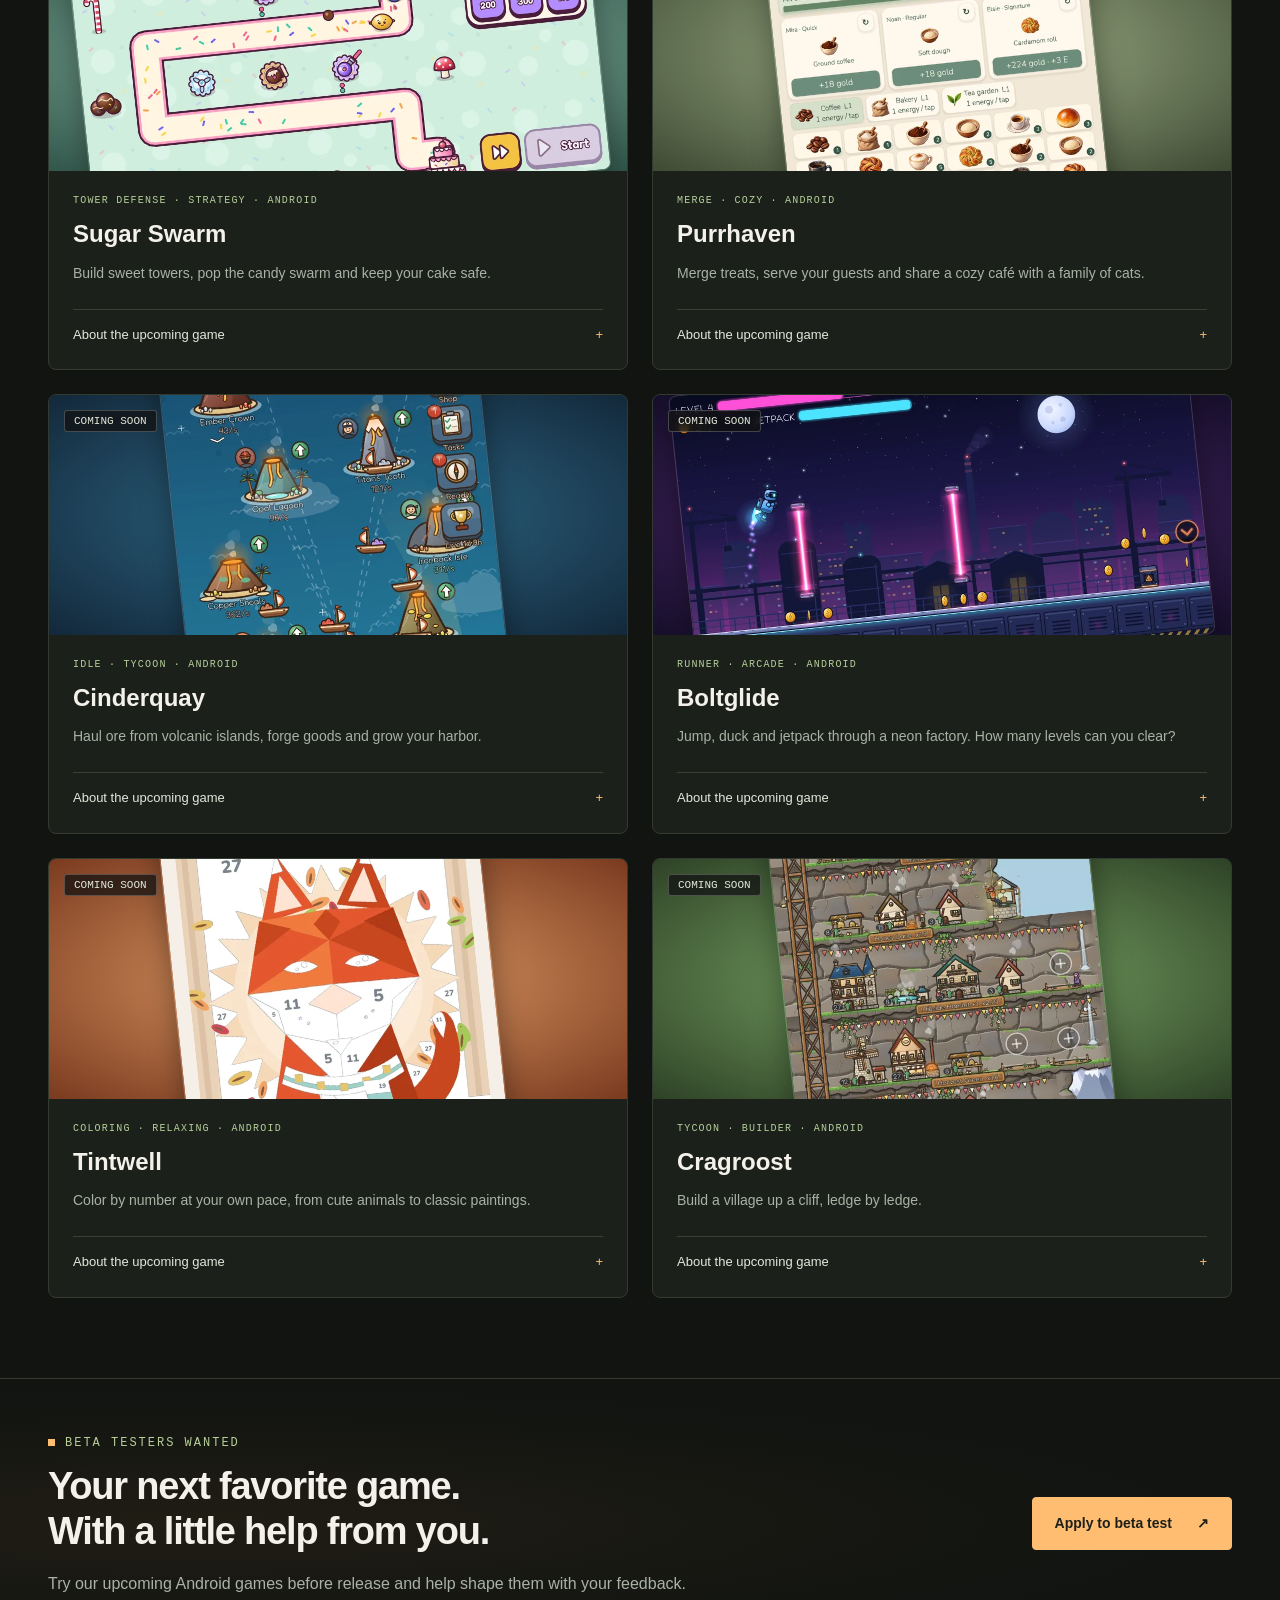
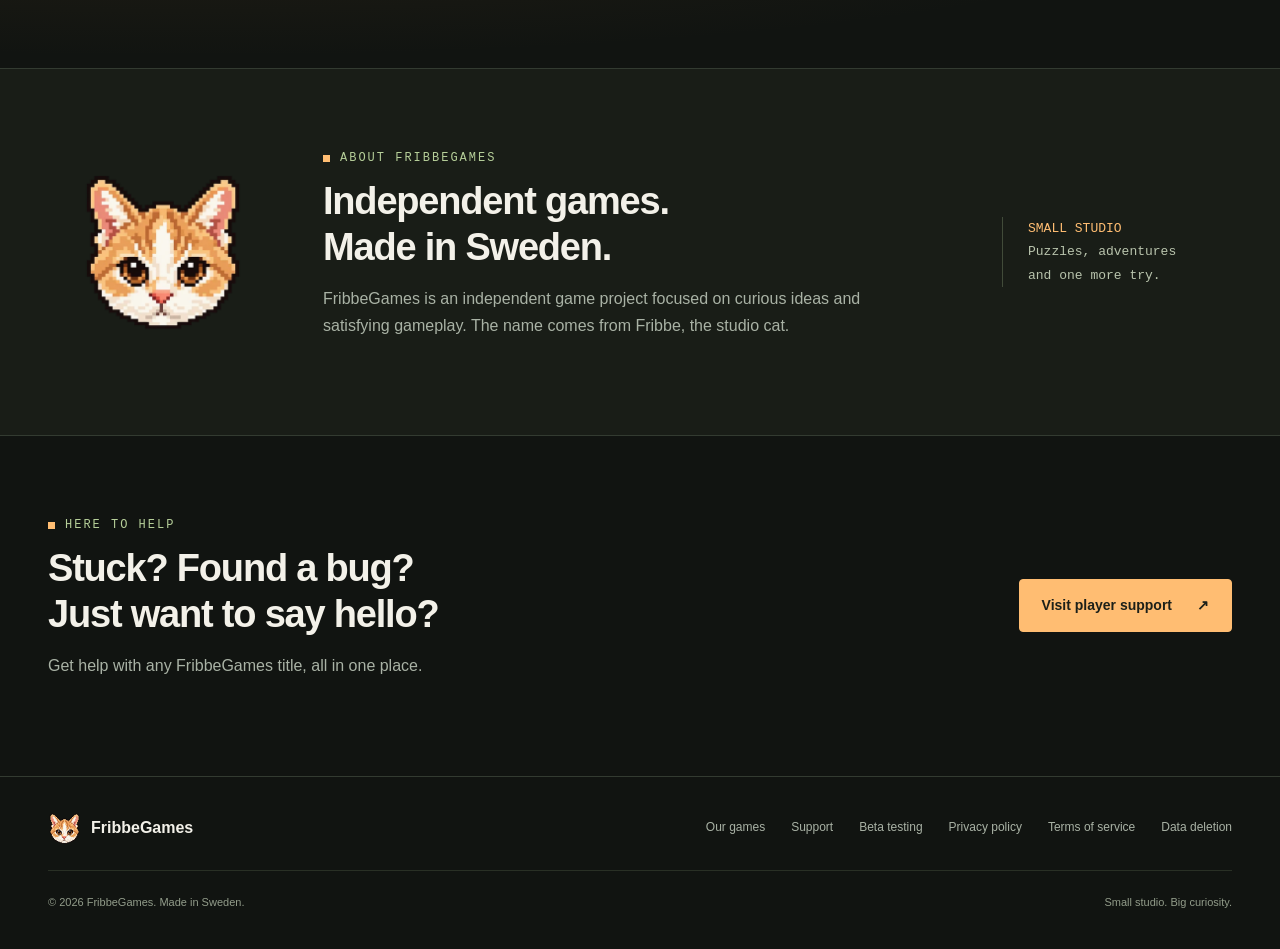
==== commit 8c05e203: "Add game filters, new upcoming games and site cleanup - Add Purrhaven, Cinderquay, Boltglide, Tintwe" ====
--- a/index.html
+++ b/index.html
@@ -5,20 +5,150 @@
     <meta name="viewport" content="width=device-width,initial-scale=1">
     <meta name="theme-color" content="#111411">
     <title>Small worlds. One more try. | FribbeGames</title>
-    <meta name="description" content="Discover CrateWhirl, Delvenomics, Oathdelver and RuneRazzle, plus the upcoming Gold Rush: Hook &amp; Haul, Moon Bakery, Lumen Grove, Orbit Station and Sugar Swarm. Independent Android games from FribbeGames, Sweden.">
+    <meta name="description" content="Discover CrateWhirl, Delvenomics, Oathdelver and RuneRazzle, plus the upcoming Gold Rush: Hook &amp; Haul, Moon Bakery, Lumen Grove, Orbit Station, Sugar Swarm, Purrhaven, Cinderquay, Boltglide, Tintwell and Cragroost. Independent Android games from FribbeGames, Sweden.">
     <meta property="og:title" content="Small worlds. One more try. | FribbeGames">
-    <meta property="og:description" content="Discover CrateWhirl, Delvenomics, Oathdelver and RuneRazzle, plus the upcoming Gold Rush: Hook &amp; Haul, Moon Bakery, Lumen Grove, Orbit Station and Sugar Swarm. Independent Android games from FribbeGames, Sweden.">
+    <meta property="og:description" content="Discover CrateWhirl, Delvenomics, Oathdelver and RuneRazzle, plus the upcoming Gold Rush: Hook &amp; Haul, Moon Bakery, Lumen Grove, Orbit Station, Sugar Swarm, Purrhaven, Cinderquay, Boltglide, Tintwell and Cragroost. Independent Android games from FribbeGames, Sweden.">
+    <meta property="og:type" content="website">
+    <meta property="og:site_name" content="FribbeGames">
+    <meta property="og:url" content="https://fribbegames.se/">
+    <meta property="og:image" content="https://fribbegames.se/assets/og-image.png">
+    <meta property="og:image:width" content="1200">
+    <meta property="og:image:height" content="630">
+    <meta property="og:image:alt" content="FribbeGames logo: an orange pixel-art cat above the FribbeGames wordmark">
+    <meta name="twitter:card" content="summary_large_image">
     <link rel="icon" type="image/png" href="assets/favicon.png">
-    <link rel="apple-touch-icon" href="assets/fribbegamesikon.png">
+    <link rel="apple-touch-icon" href="assets/apple-touch-icon.png">
     <link rel="stylesheet" href="style.css">
     <script src="app.js" defer></script>
+    <script type="application/ld+json">
+{
+      "@context": "https://schema.org",
+      "@graph": [
+        {
+          "@type": "Organization",
+          "@id": "https://fribbegames.se/#organization",
+          "name": "FribbeGames",
+          "url": "https://fribbegames.se/",
+          "logo": "https://fribbegames.se/assets/apple-touch-icon.png",
+          "email": "fribbegames@outlook.com",
+          "address": {
+            "@type": "PostalAddress",
+            "addressCountry": "SE"
+          }
+        },
+        {
+          "@type": "WebSite",
+          "@id": "https://fribbegames.se/#website",
+          "name": "FribbeGames",
+          "url": "https://fribbegames.se/",
+          "publisher": {
+            "@id": "https://fribbegames.se/#organization"
+          }
+        },
+        {
+          "@type": "VideoGame",
+          "@id": "https://fribbegames.se/#conveyor",
+          "name": "CrateWhirl",
+          "url": "https://fribbegames.se/#conveyor",
+          "description": "A little planning. A lot of package chaos. Build conveyor routes and get every parcel to its destination.",
+          "genre": [
+            "Puzzle",
+            "Logic"
+          ],
+          "gamePlatform": "Android",
+          "operatingSystem": "Android",
+          "applicationCategory": "GameApplication",
+          "image": "https://fribbegames.se/assets/conveyor.webp",
+          "author": {
+            "@id": "https://fribbegames.se/#organization"
+          },
+          "publisher": {
+            "@id": "https://fribbegames.se/#organization"
+          },
+          "sameAs": "https://play.google.com/store/apps/details?id=com.delvenomics.conveyorchaos",
+          "installUrl": "https://play.google.com/store/apps/details?id=com.delvenomics.conveyorchaos"
+        },
+        {
+          "@type": "VideoGame",
+          "@id": "https://fribbegames.se/#delvenomics",
+          "name": "Delvenomics",
+          "url": "https://fribbegames.se/#delvenomics",
+          "description": "Build a dungeon empire, one expedition at a time. Upgrade, automate and keep the gold flowing.",
+          "genre": [
+            "Idle",
+            "Tycoon"
+          ],
+          "gamePlatform": "Android",
+          "operatingSystem": "Android",
+          "applicationCategory": "GameApplication",
+          "image": "https://fribbegames.se/assets/delvenomics-gameplay.webp",
+          "author": {
+            "@id": "https://fribbegames.se/#organization"
+          },
+          "publisher": {
+            "@id": "https://fribbegames.se/#organization"
+          },
+          "sameAs": "https://play.google.com/store/apps/details?id=com.delvenomics.idledungeons",
+          "installUrl": "https://play.google.com/store/apps/details?id=com.delvenomics.idledungeons",
+          "alternateName": "Delvenomics: Idle Dungeons"
+        },
+        {
+          "@type": "VideoGame",
+          "@id": "https://fribbegames.se/#delvebound",
+          "name": "Oathdelver",
+          "url": "https://fribbegames.se/#delvebound",
+          "description": "Pick your path and venture deeper. Face waves of enemies, find equipment and grow stronger.",
+          "genre": [
+            "Idle",
+            "RPG"
+          ],
+          "gamePlatform": "Android",
+          "operatingSystem": "Android",
+          "applicationCategory": "GameApplication",
+          "image": "https://fribbegames.se/assets/delvebound-gameplay.webp",
+          "author": {
+            "@id": "https://fribbegames.se/#organization"
+          },
+          "publisher": {
+            "@id": "https://fribbegames.se/#organization"
+          },
+          "sameAs": "https://play.google.com/store/apps/details?id=com.delvenomics.delvebound",
+          "installUrl": "https://play.google.com/store/apps/details?id=com.delvenomics.delvebound",
+          "alternateName": "Oathdelver: Idle RPG"
+        },
+        {
+          "@type": "VideoGame",
+          "@id": "https://fribbegames.se/#runerazzle",
+          "name": "RuneRazzle",
+          "url": "https://fribbegames.se/#runerazzle",
+          "description": "Match colorful runes, break barriers and find a little magic in every puzzle.",
+          "genre": [
+            "Match-3",
+            "Puzzle"
+          ],
+          "gamePlatform": "Android",
+          "operatingSystem": "Android",
+          "applicationCategory": "GameApplication",
+          "image": "https://fribbegames.se/assets/runerazzle-preview.svg",
+          "author": {
+            "@id": "https://fribbegames.se/#organization"
+          },
+          "publisher": {
+            "@id": "https://fribbegames.se/#organization"
+          },
+          "sameAs": "https://play.google.com/store/apps/details?id=com.fribbegames.runecascade",
+          "installUrl": "https://play.google.com/store/apps/details?id=com.fribbegames.runecascade"
+        }
+      ]
+    }
+    </script>
   </head>
   <body>
     <a class="skip" href="index.html#main">Skip to content</a>
     <header>
       <div class="wrap nav">
         <a class="brand" href="index.html" aria-label="FribbeGames home">
-          <img src="assets/fribbegames34.png" alt="FribbeGames" width="213" height="71">
+          <img src="assets/fribbegames-wordmark.webp" alt="FribbeGames" width="213" height="71">
         </a>
         <button class="menu" aria-expanded="false" aria-controls="navigation">Menu ☰</button>
         <nav class="navlinks" id="navigation" aria-label="Main navigation">
@@ -44,7 +174,7 @@
           </div>
         </div>
         <div class="hero-art">
-          <img src="assets/fribbegames.png" alt="FribbeGames orange cat logo" width="1000" height="667" fetchpriority="high">
+          <img src="assets/fribbegames.webp" alt="FribbeGames orange cat logo" width="1000" height="667" fetchpriority="high">
           <div class="art-caption">SMALL STUDIO. BIG CURIOSITY.</div>
         </div>
       </div>
@@ -66,8 +196,27 @@
           </div>
           <p>From parcel puzzles and dungeon adventures to colorful rune matches.</p>
         </div>
+        <div class="game-filters" id="game-filters" hidden>
+          <div class="filter-row" role="group" aria-label="Filter by release status">
+            <span class="filter-label">Status</span>
+            <button type="button" class="chip" data-filter="status" data-value="all" aria-pressed="true">All</button>
+            <button type="button" class="chip" data-filter="status" data-value="released" aria-pressed="false">Out now</button>
+            <button type="button" class="chip" data-filter="status" data-value="upcoming" aria-pressed="false">Coming soon</button>
+          </div>
+          <div class="filter-row" role="group" aria-label="Filter by game type">
+            <span class="filter-label">Type</span>
+            <button type="button" class="chip" data-filter="type" data-value="all" aria-pressed="true">All</button>
+            <button type="button" class="chip" data-filter="type" data-value="idle" aria-pressed="false">Idle &amp; Tycoon</button>
+            <button type="button" class="chip" data-filter="type" data-value="puzzle" aria-pressed="false">Puzzle</button>
+            <button type="button" class="chip" data-filter="type" data-value="cozy" aria-pressed="false">Cozy</button>
+            <button type="button" class="chip" data-filter="type" data-value="arcade" aria-pressed="false">Arcade</button>
+            <button type="button" class="chip" data-filter="type" data-value="strategy" aria-pressed="false">Strategy</button>
+            <button type="button" class="chip" data-filter="type" data-value="rpg" aria-pressed="false">RPG</button>
+          </div>
+          <p class="filter-status" id="filter-status" aria-live="polite"></p>
+        </div>
         <div class="games">
-          <article class="game" id="conveyor">
+          <article class="game" id="conveyor" data-status="released" data-type="puzzle">
             <div class="game-art screenshot conveyor">
               <img src="assets/conveyor.webp" alt="CrateWhirl gameplay: planning conveyor routes for package deliveries" loading="lazy" width="450" height="800">
               <span class="number">ANDROID</span>
@@ -83,7 +232,7 @@
               <a class="btn game-store" href="https://play.google.com/store/apps/details?id=com.delvenomics.conveyorchaos" target="_blank" rel="noopener noreferrer" aria-label="Get CrateWhirl on Google Play">Get it on Google Play</a>
             </div>
           </article>
-          <article class="game" id="delvenomics">
+          <article class="game" id="delvenomics" data-status="released" data-type="idle">
             <div class="game-art screenshot delvenomics">
               <img src="assets/delvenomics-gameplay.webp" alt="Delvenomics gameplay: Rat Cellar and Goblin Tunnels, dungeon income and upgrades" loading="lazy" width="480" height="900">
               <span class="number">ANDROID</span>
@@ -99,7 +248,7 @@
               <a class="btn game-store" href="https://play.google.com/store/apps/details?id=com.delvenomics.idledungeons" target="_blank" rel="noopener noreferrer" aria-label="Get Delvenomics on Google Play">Get it on Google Play</a>
             </div>
           </article>
-          <article class="game" id="delvebound">
+          <article class="game" id="delvebound" data-status="released" data-type="idle rpg">
             <div class="game-art screenshot delvebound">
               <img src="assets/delvebound-gameplay.webp" alt="Oathdelver gameplay: a mage fighting the Brood Queen in Hollow Crypt" loading="lazy" width="540" height="960">
               <span class="number">ANDROID</span>
@@ -115,7 +264,7 @@
               <a class="btn game-store" href="https://play.google.com/store/apps/details?id=com.delvenomics.delvebound" target="_blank" rel="noopener noreferrer" aria-label="Get Oathdelver on Google Play">Get it on Google Play</a>
             </div>
           </article>
-          <article class="game" id="runerazzle">
+          <article class="game" id="runerazzle" data-status="released" data-type="puzzle">
             <div class="game-art runerazzle">
               <img src="assets/runerazzle-preview.svg" alt="RuneRazzle preview illustration: colorful rune tiles on a pastel puzzle board" loading="lazy" width="720" height="480">
               <span class="number">ANDROID</span>
@@ -131,9 +280,9 @@
               <a class="btn game-store" href="https://play.google.com/store/apps/details?id=com.fribbegames.runecascade" target="_blank" rel="noopener noreferrer" aria-label="Get RuneRazzle on Google Play">Get it on Google Play</a>
             </div>
           </article>
-          <article class="game" id="gold-rush">
+          <article class="game" id="gold-rush" data-status="upcoming" data-type="arcade">
             <div class="game-art screenshot gold-rush">
-              <img src="assets/gold-rush-gameplay.png" alt="Gold Rush: Hook &amp; Haul gameplay: a miner reeling in gold with a claw among rocks, gems and treasure chests" loading="lazy" width="1080" height="1920">
+              <img src="assets/gold-rush-gameplay.webp" alt="Gold Rush: Hook &amp; Haul gameplay: a miner reeling in gold with a claw among rocks, gems and treasure chests" loading="lazy" width="540" height="960">
               <span class="number">COMING SOON</span>
             </div>
             <div class="game-body">
@@ -146,7 +295,7 @@
               </details>
             </div>
           </article>
-          <article class="game" id="moon-bakery">
+          <article class="game" id="moon-bakery" data-status="upcoming" data-type="idle">
             <div class="game-art screenshot moonbakery">
               <img src="assets/moonbakery-gameplay.webp" alt="Moon Bakery gameplay: a smiling moon with an oven in its belly, surrounded by orbiting space mice, robot bakers and a golden comet" loading="lazy" width="540" height="960">
               <span class="number">COMING SOON</span>
@@ -161,7 +310,7 @@
               </details>
             </div>
           </article>
-          <article class="game" id="lumen-grove">
+          <article class="game" id="lumen-grove" data-status="upcoming" data-type="idle cozy">
             <div class="game-art screenshot lumengrove">
               <img src="assets/lumengrove-gameplay.webp" alt="Lumen Grove gameplay: a glowing tree on a floating island under an aurora sky, with Glowmoss Bed and Firefly Hollow groves below" loading="lazy" width="540" height="960">
               <span class="number">COMING SOON</span>
@@ -176,7 +325,7 @@
               </details>
             </div>
           </article>
-          <article class="game" id="orbit-station">
+          <article class="game" id="orbit-station" data-status="upcoming" data-type="idle">
             <div class="game-art screenshot orbitstation">
               <img src="assets/orbitstation-gameplay.webp" alt="Orbit Station gameplay: a ring of station modules such as solar panels, mines and greenhouses orbiting a glowing hub above Earth" loading="lazy" width="540" height="960">
               <span class="number">COMING SOON</span>
@@ -191,9 +340,9 @@
               </details>
             </div>
           </article>
-          <article class="game" id="sugar-swarm">
+          <article class="game" id="sugar-swarm" data-status="upcoming" data-type="strategy">
             <div class="game-art screenshot sugarswarm">
-              <img src="assets/sugar-swarm-gameplay.png" alt="Sugar Swarm gameplay: colorful candies follow a winding frosting road while sprinkle cannons, freezer fans and chocolate mortars defend a cake" loading="lazy" width="1920" height="1080">
+              <img src="assets/sugar-swarm-gameplay.webp" alt="Sugar Swarm gameplay: colorful candies follow a winding frosting road while sprinkle cannons, freezer fans and chocolate mortars defend a cake" loading="lazy" width="960" height="540">
               <span class="number">COMING SOON</span>
             </div>
             <div class="game-body">
@@ -206,6 +355,82 @@
               </details>
             </div>
           </article>
+          <article class="game" id="purrhaven" data-status="upcoming" data-type="puzzle cozy">
+            <div class="game-art screenshot purrhaven">
+              <img src="assets/purrhaven-gameplay.webp" alt="Purrhaven gameplay: cats relaxing in a cozy Scandinavian café above a merge board of coffee beans, dough and cardamom rolls" loading="lazy" width="540" height="960">
+              <span class="number">COMING SOON</span>
+            </div>
+            <div class="game-body">
+              <div class="tags">Merge · Cozy · Android</div>
+              <h3>Purrhaven</h3>
+              <p>Merge treats, serve your guests and share a cozy café with a family of cats.</p>
+              <details>
+                <summary>About the upcoming game</summary>
+                <p>Merge coffee, dough and tea into cardamom rolls and lattes, serve guests their orders and renovate a sunlit Nordic café room by room. The resident cats each have their own favourite spots, memories and bond with you. Purrhaven is in development. Stay tuned for release news.</p>
+              </details>
+            </div>
+          </article>
+          <article class="game" id="cinderquay" data-status="upcoming" data-type="idle">
+            <div class="game-art screenshot cinderquay">
+              <img src="assets/cinderquay-gameplay.webp" alt="Cinderquay gameplay: cargo boats sailing between smoking volcanic islands and a harbor with a lighthouse" loading="lazy" width="540" height="960">
+              <span class="number">COMING SOON</span>
+            </div>
+            <div class="game-body">
+              <div class="tags">Idle · Tycoon · Android</div>
+              <h3>Cinderquay</h3>
+              <p>Haul ore from volcanic islands, forge goods and grow your harbor.</p>
+              <details>
+                <summary>About the upcoming game</summary>
+                <p>Send cargo boats to 16 smoking islands, smelt obsidian, sulfur and copper into bars and craft them into lanterns, engines and crowns. Recruit managers, ride the market tides and set sail for new waters. Cinderquay is in development. Stay tuned for release news.</p>
+              </details>
+            </div>
+          </article>
+          <article class="game" id="boltglide" data-status="upcoming" data-type="arcade">
+            <div class="game-art screenshot boltglide">
+              <img src="assets/boltglide-gameplay.webp" alt="Boltglide gameplay: a little blue robot flying with a jetpack past pink laser fences in a neon factory at night" loading="lazy" width="960" height="540">
+              <span class="number">COMING SOON</span>
+            </div>
+            <div class="game-body">
+              <div class="tags">Runner · Arcade · Android</div>
+              <h3>Boltglide</h3>
+              <p>Jump, duck and jetpack through a neon factory. How many levels can you clear?</p>
+              <details>
+                <summary>About the upcoming game</summary>
+                <p>A fast one-finger runner: swipe to jump and duck, hold to fire the jetpack. Dodge saw blades, drones and laser fences across five zones, grab coins and power-ups and paint your robot in six colors. Boltglide is in development. Stay tuned for release news.</p>
+              </details>
+            </div>
+          </article>
+          <article class="game" id="tintwell" data-status="upcoming" data-type="cozy">
+            <div class="game-art screenshot tintwell">
+              <img src="assets/tintwell-gameplay.webp" alt="Tintwell gameplay: a numbered color-by-number picture of an autumn fox, partly colored in orange" loading="lazy" width="540" height="960">
+              <span class="number">COMING SOON</span>
+            </div>
+            <div class="game-body">
+              <div class="tags">Coloring · Relaxing · Android</div>
+              <h3>Tintwell</h3>
+              <p>Color by number at your own pace, from cute animals to classic paintings.</p>
+              <details>
+                <summary>About the upcoming game</summary>
+                <p>Pick a picture, choose a color and tap the matching numbers. Color an autumn fox, explore a coral reef or try classic paintings such as The Starry Night. Zoom in for tiny details and pick up where you left off. Tintwell is in development. Stay tuned for release news.</p>
+              </details>
+            </div>
+          </article>
+          <article class="game" id="cragroost" data-status="upcoming" data-type="idle cozy">
+            <div class="game-art screenshot cragroost">
+              <img src="assets/cragroost-gameplay.webp" alt="Cragroost gameplay: a village of timbered houses, a windmill and festival bunting built on ledges up a cliff face" loading="lazy" width="540" height="960">
+              <span class="number">COMING SOON</span>
+            </div>
+            <div class="game-body">
+              <div class="tags">Tycoon · Builder · Android</div>
+              <h3>Cragroost</h3>
+              <p>Build a village up a cliff, ledge by ledge.</p>
+              <details>
+                <summary>About the upcoming game</summary>
+                <p>Carve new ledges into the mountain and fill them with cheeseries, bakeries, inns and teahouses. Place buildings next to the right neighbours, keep the lift moving and climb from the valley floor to the summit. Cragroost is in development. Stay tuned for release news.</p>
+              </details>
+            </div>
+          </article>
+          <p class="games-empty" id="games-empty" hidden>No games match these filters yet. <button type="button" class="textlink" id="filter-reset">Show all games</button></p>
         </div>
       </section>
       <section class="beta-callout">
@@ -220,7 +445,7 @@
       </section>
       <section class="about" id="about">
         <div class="wrap about-grid">
-          <img class="cat-portrait" src="assets/fribbegamesikon.png" alt="Fribbe the cat" width="170" height="170">
+          <img class="cat-portrait" src="assets/fribbegamesikon.webp" alt="Fribbe the cat" width="170" height="170">
           <div class="about-text">
             <div class="eyebrow">About FribbeGames</div>
             <h2>Independent games.<br>Made in Sweden.</h2>
--- a/style.css
+++ b/style.css
@@ -290,6 +290,106 @@
   flex-direction:column
 }
 
+.game-filters {
+  display:grid;
+  gap:12px;
+  margin:-8px 0 28px
+}
+
+.filter-row {
+  display:flex;
+  flex-wrap:wrap;
+  align-items:center;
+  gap:8px
+}
+
+.filter-label {
+  font:10px monospace;
+  letter-spacing:1.2px;
+  text-transform:uppercase;
+  color:var(--green);
+  min-width:56px
+}
+
+.chip {
+  font:inherit;
+  font-size:13px;
+  font-weight:600;
+  color:var(--text);
+  background:transparent;
+  border:1px solid var(--line);
+  border-radius:999px;
+  min-height:40px;
+  padding:8px 16px;
+  cursor:pointer;
+  transition:background .15s,border-color .15s,color .15s
+}
+
+.chip:after {
+  content:attr(data-count);
+  margin-left:8px;
+  font:11px monospace;
+  color:var(--muted)
+}
+
+.chip:hover {
+  border-color:var(--accent)
+}
+
+.chip[aria-pressed="true"] {
+  background:var(--accent);
+  border-color:var(--accent);
+  color:#1c2019
+}
+
+.chip[aria-pressed="true"]:after {
+  color:#1c2019b3
+}
+
+.chip.is-empty:not([aria-pressed="true"]) {
+  opacity:.45
+}
+
+.filter-status {
+  margin:4px 0 0;
+  font:11px monospace;
+  letter-spacing:1px;
+  text-transform:uppercase;
+  color:var(--muted)
+}
+
+.games-empty {
+  grid-column:1/-1;
+  color:var(--muted);
+  border:1px dashed var(--line);
+  border-radius:8px;
+  padding:40px 24px;
+  text-align:center;
+  margin:0
+}
+
+.games-empty .textlink {
+  background:none;
+  border:0;
+  border-bottom:1px solid #76806b;
+  color:var(--text);
+  font:inherit;
+  cursor:pointer;
+  margin-left:6px
+}
+
+.game[hidden],
+.games-empty[hidden],
+.game-filters[hidden] {
+  display:none
+}
+
+@media(max-width:700px) {
+  .filter-label {
+    width:100%
+  }
+}
+
 .game-art {
   height:240px;
   position:relative;
@@ -380,6 +480,43 @@
   max-width:none
 }
 
+.game-art.screenshot.purrhaven {
+  background:radial-gradient(ellipse at center,#a7b98f,#3e4a33)
+}
+
+.game-art.screenshot.purrhaven img {
+  top:80%
+}
+
+.game-art.screenshot.boltglide img {
+  width:90%;
+  max-width:none
+}
+
+.game-art.screenshot.cinderquay {
+  background:radial-gradient(ellipse at center,#2f6d8c,#13283a)
+}
+
+.game-art.screenshot.cinderquay img {
+  top:70%
+}
+
+.game-art.screenshot.boltglide {
+  background:radial-gradient(ellipse at center,#5b2d7a,#160f2b)
+}
+
+.game-art.screenshot.tintwell {
+  background:radial-gradient(ellipse at center,#e8a46b,#7a3a1f)
+}
+
+.game-art.screenshot.tintwell img {
+  top:70%
+}
+
+.game-art.screenshot.cragroost {
+  background:radial-gradient(ellipse at center,#7fae6a,#2e4226)
+}
+
 .game:hover .game-art.screenshot img {
   transform:translate(-50%,-50%) rotate(-6deg) translateY(-4px)
 }
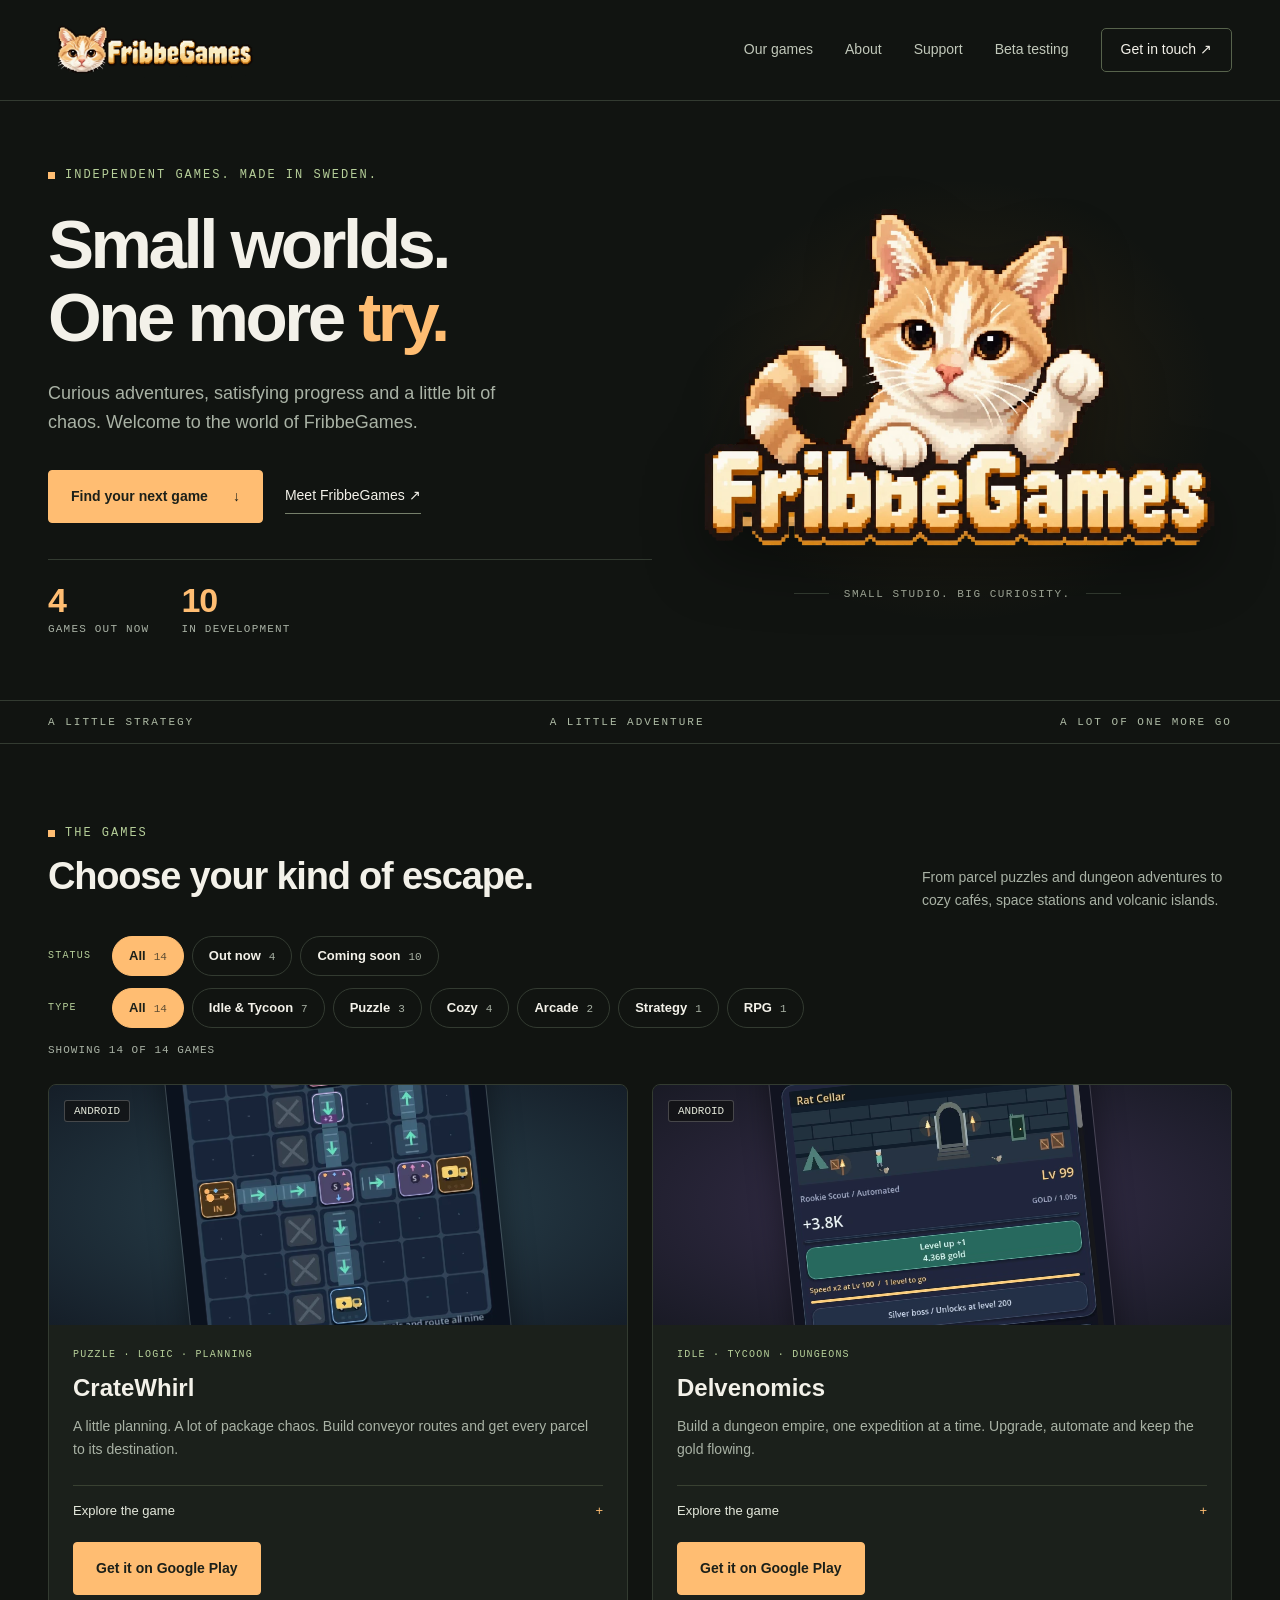
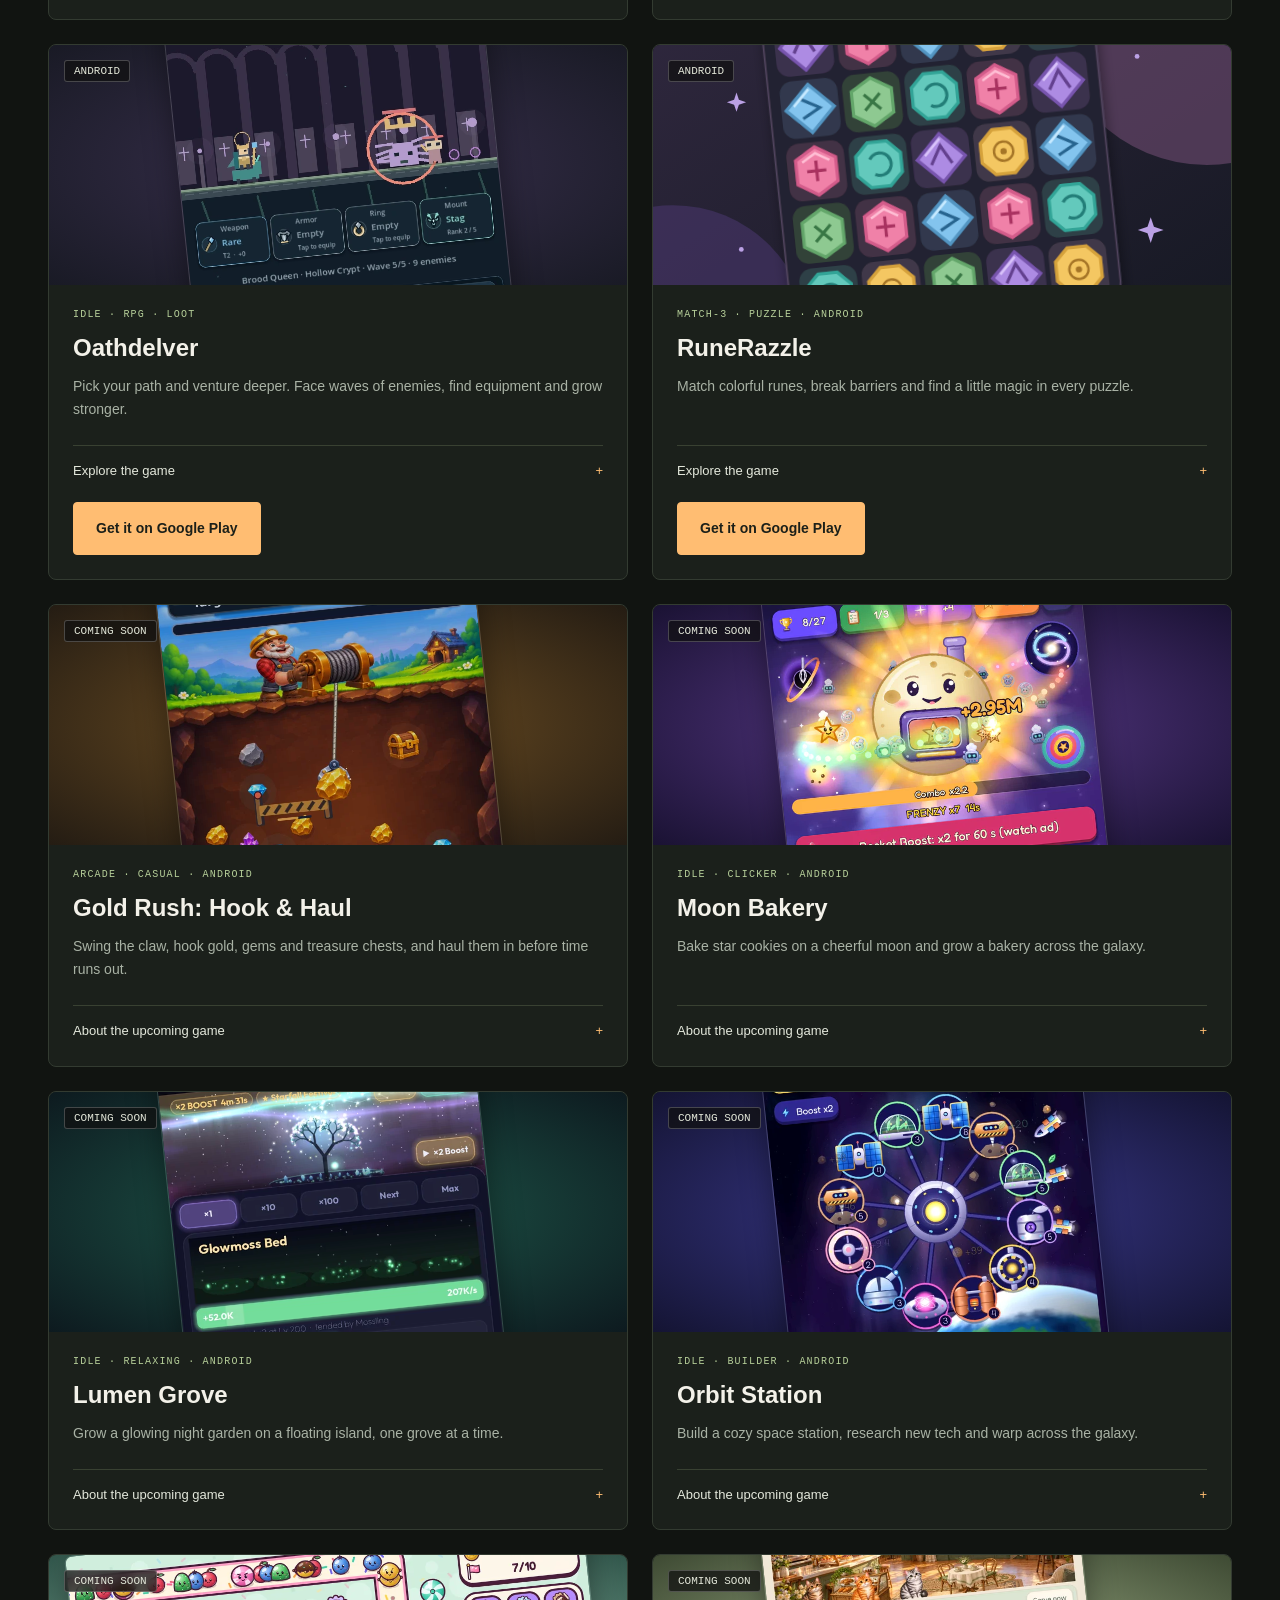
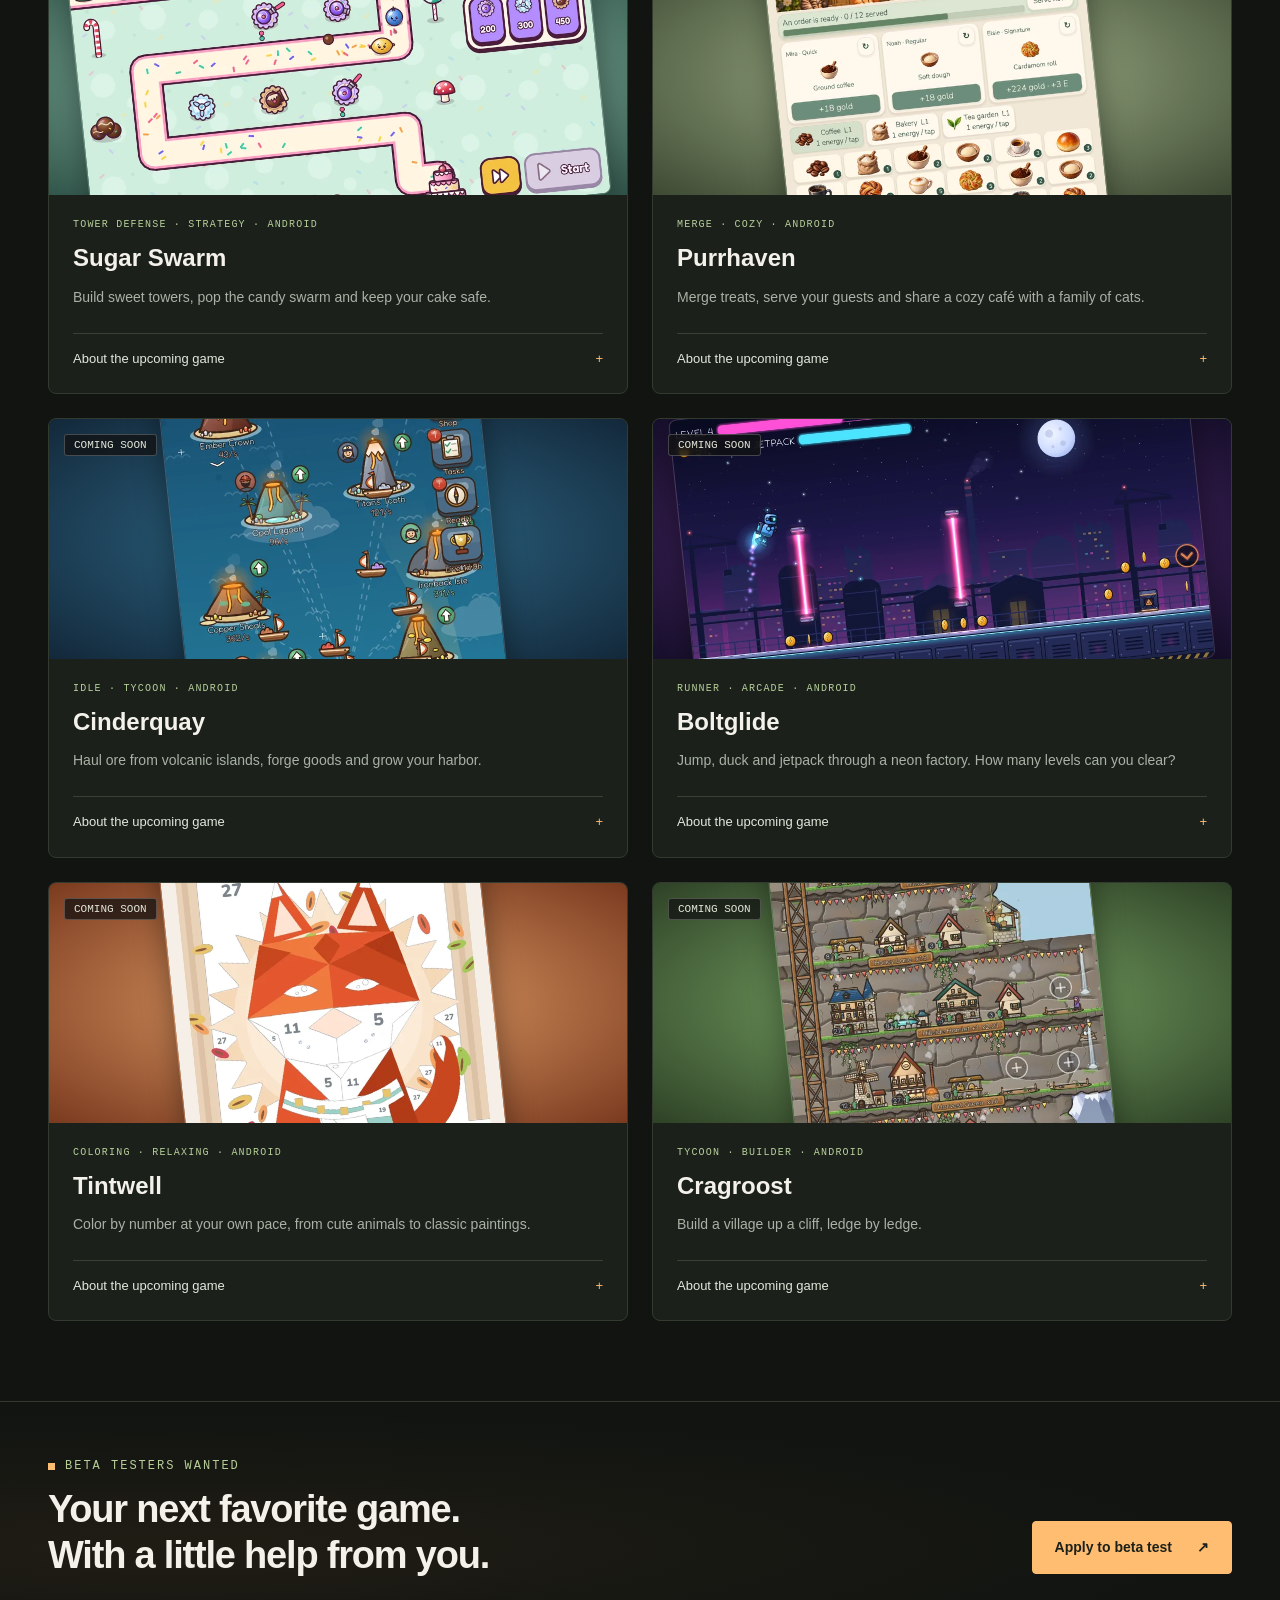
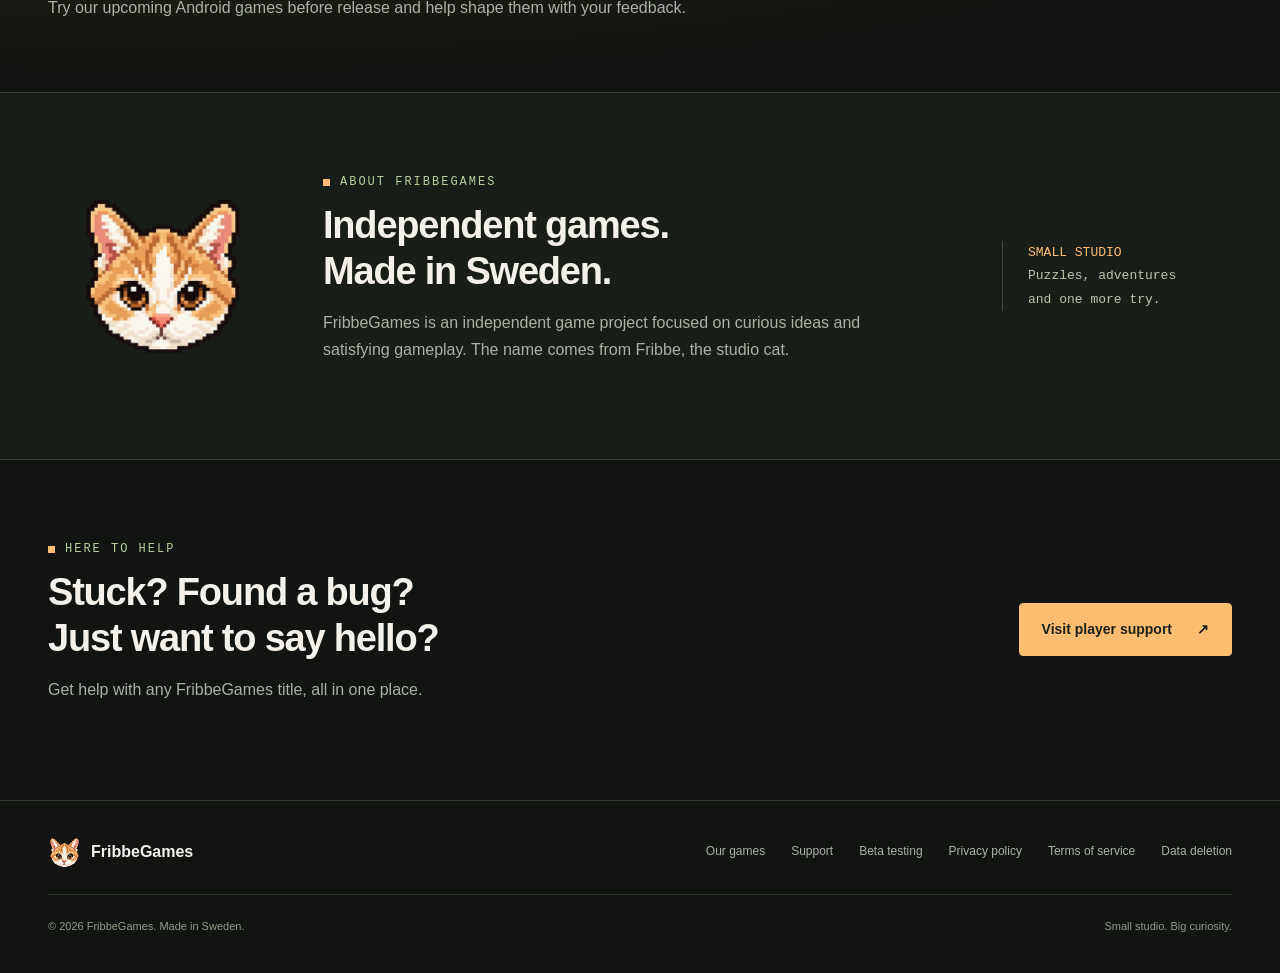
==== commit 5547ed78: "Refresh homepage copy and add game counts to hero - Update games section intro to cover the wider li" ====
--- a/index.html
+++ b/index.html
@@ -172,6 +172,10 @@
             </a>
             <a class="textlink" href="index.html#about">Meet FribbeGames ↗</a>
           </div>
+          <ul class="hero-stats" aria-label="FribbeGames at a glance">
+            <li><strong data-stat="released">4</strong> games out now</li>
+            <li><strong data-stat="upcoming">10</strong> in development</li>
+          </ul>
         </div>
         <div class="hero-art">
           <img src="assets/fribbegames.webp" alt="FribbeGames orange cat logo" width="1000" height="667" fetchpriority="high">
@@ -194,7 +198,7 @@
             <div class="eyebrow">The games</div>
             <h2>Choose your kind of escape.</h2>
           </div>
-          <p>From parcel puzzles and dungeon adventures to colorful rune matches.</p>
+          <p>From parcel puzzles and dungeon adventures to cozy cafés, space stations and volcanic islands.</p>
         </div>
         <div class="game-filters" id="game-filters" hidden>
           <div class="filter-row" role="group" aria-label="Filter by release status">
@@ -288,10 +292,10 @@
             <div class="game-body">
               <div class="tags">Arcade · Casual · Android</div>
               <h3>Gold Rush: Hook &amp; Haul</h3>
-              <p>A new game from FribbeGames. Coming soon.</p>
-              <details>
-                <summary>About the upcoming game</summary>
-                <p>Gold Rush: Hook &amp; Haul is in development. Stay tuned for more details and release news.</p>
+              <p>Swing the claw, hook gold, gems and treasure chests, and haul them in before time runs out.</p>
+              <details>
+                <summary>About the upcoming game</summary>
+                <p>Time every throw, pick your targets wisely and reel in the most valuable loot. Spend your gold on upgrades and shop items, clear level after level across the map and take on new challenges. Gold Rush: Hook &amp; Haul is in development. Stay tuned for release news.</p>
               </details>
             </div>
           </article>
--- a/style.css
+++ b/style.css
@@ -290,6 +290,31 @@
   flex-direction:column
 }
 
+.hero-stats {
+  list-style:none;
+  display:flex;
+  flex-wrap:wrap;
+  gap:12px 32px;
+  margin:36px 0 0;
+  padding:22px 0 0;
+  border-top:1px solid var(--line);
+  font:11px monospace;
+  letter-spacing:1.2px;
+  text-transform:uppercase;
+  color:var(--muted)
+}
+
+.hero-stats strong {
+  display:block;
+  font-family:Arial,Helvetica,sans-serif;
+  font-size:34px;
+  font-weight:700;
+  line-height:1.1;
+  letter-spacing:-1px;
+  color:var(--accent);
+  margin-bottom:4px
+}
+
 .game-filters {
   display:grid;
   gap:12px;
